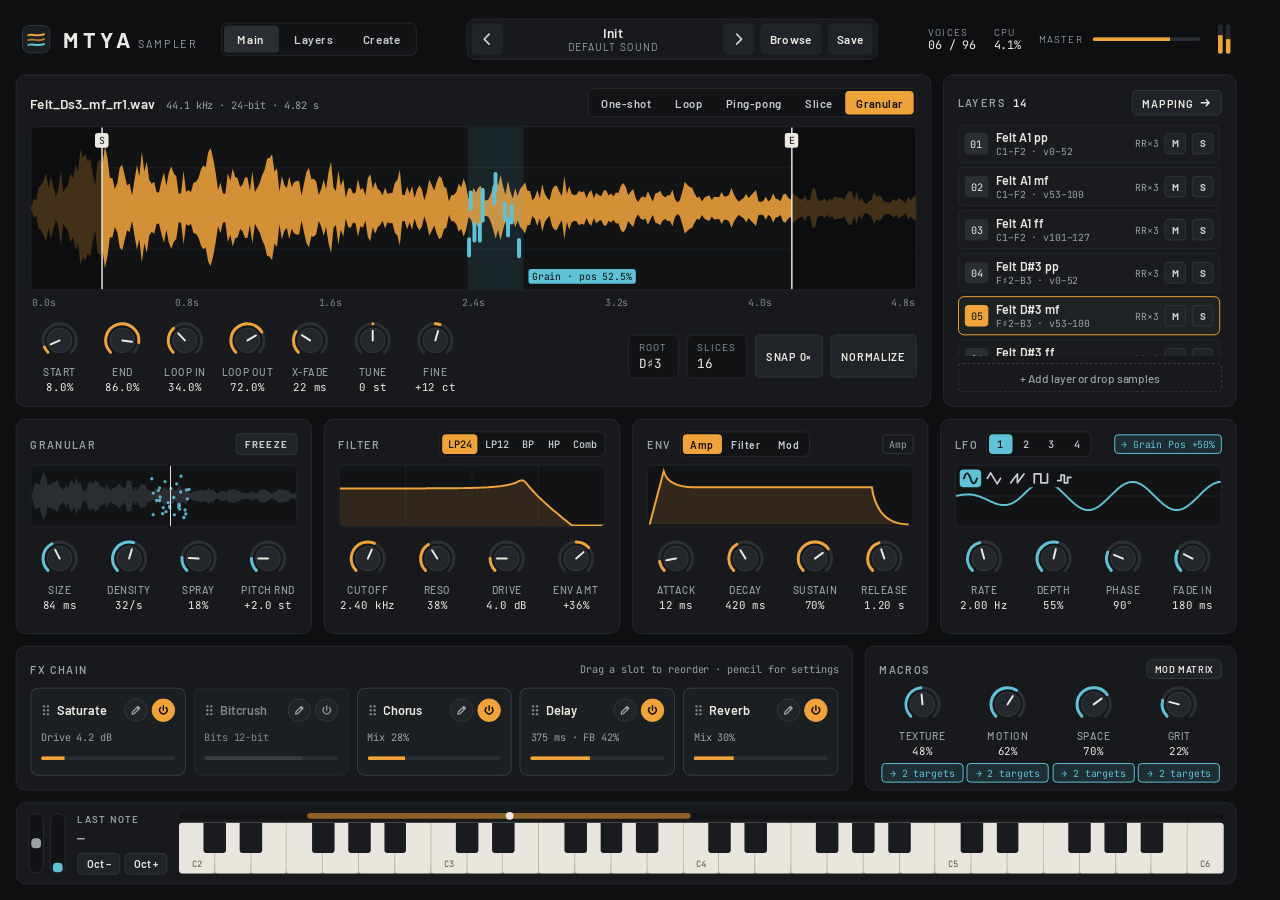
==== ui/index.html @ 055061b1 "UI: mod matrix, reorderable FX with settings, presets browser, sample tools - Mod matrix: the Env 2/" ====
<!doctype html>
<html lang="en">
<head>
<meta charset="utf-8">
<meta name="viewport" content="width=device-width, initial-scale=1">
<title>mtyaSampler</title>
<link rel="stylesheet" href="styles.css">
</head>
<body>
<div id="stage">
<div id="app" class="app">

<!-- ===== HEADER (shared by both pages) ===== -->
<header class="top">
  <div class="brand">
    <svg width="30" height="30" viewBox="0 0 30 30" aria-hidden="true"><rect x="1" y="1" width="28" height="28" rx="7" fill="#1C1F22" stroke="#33373C"/><path d="M7 11 C11 9 15 13 23 10" fill="none" stroke="var(--acc)" stroke-width="2" stroke-linecap="round"/><path d="M7 16 C12 14 17 18 23 15" fill="none" stroke="var(--acc)" stroke-opacity=".7" stroke-width="2" stroke-linecap="round"/><path d="M7 21 C11 19 16 23 23 20" fill="none" stroke="var(--mod)" stroke-width="2" stroke-linecap="round"/></svg>
    <div><span class="word">MTYA</span> <span class="sub">Sampler</span></div>
    <nav class="seg neutral nav" aria-label="Pages" id="nav">
      <button data-page="main" aria-pressed="true">Main</button>
      <button data-page="layers" aria-pressed="false">Layers</button>
      <button data-page="create" aria-pressed="false">Create</button>
    </nav>
  </div>
  <div class="preset">
    <button class="icon-btn" aria-label="Previous preset" data-action="presetPrev"><svg width="14" height="14" viewBox="0 0 14 14" aria-hidden="true"><path d="M9 2 L4 7 L9 12" fill="none" stroke="currentColor" stroke-width="1.8" stroke-linecap="round" stroke-linejoin="round"/></svg></button>
    <div class="name"><b id="preset-name">Amber Dust</b><span id="preset-sub">Pads · Textures</span></div>
    <button class="icon-btn" aria-label="Next preset" data-action="presetNext"><svg width="14" height="14" viewBox="0 0 14 14" aria-hidden="true"><path d="M5 2 L10 7 L5 12" fill="none" stroke="currentColor" stroke-width="1.8" stroke-linecap="round" stroke-linejoin="round"/></svg></button>
    <button class="btn" data-action="presetBrowse">Browse</button>
    <button class="btn" data-action="presetSave">Save</button>
  </div>
  <div class="stats">
    <div class="stat"><span>Voices</span><span id="stat-voices">00 / 96</span></div>
    <div class="stat"><span>CPU</span><span id="stat-cpu">0.0%</span></div>
    <div class="master"><span>Master</span><div class="hslider" data-hslider="master_vol"></div></div>
    <div class="meter" aria-hidden="true"><div><i id="meter-l" style="height:0%"></i></div><div><i id="meter-r" style="height:0%"></i></div></div>
  </div>
</header>

<!-- ===== MAIN PAGE ===== -->
<main class="page" id="page-main">
  <div class="row1">
    <section class="panel editor" aria-label="Sample editor">
      <div class="ph" style="height:28px">
        <div class="ph-left" style="align-items:baseline;gap:12px">
          <h2 class="file" id="sel-file">—</h2>
          <span class="meta" id="sel-file-meta">44.1 kHz · 24-bit · 4.82 s</span>
        </div>
        <div class="seg lg" role="group" aria-label="Playback mode" data-choice="play_mode"></div>
      </div>
      <div class="well wave" id="wave">
        <svg viewBox="0 0 1000 200" preserveAspectRatio="none" role="img" aria-label="Waveform with start, end and loop markers">
          <path d="M0 50 H1000 M0 150 H1000" stroke="#1C1F23" vector-effect="non-scaling-stroke"/>
          <line x1="0" y1="100" x2="1000" y2="100" stroke="#262A2E" vector-effect="non-scaling-stroke"/>
          <rect id="w-loop" y="0" height="200" fill="var(--acc)" opacity=".1"/>
          <path id="w-path" fill="var(--acc)" fill-opacity=".88"/>
          <rect id="w-pre" x="0" y="0" height="200" fill="#0B0C0D" fill-opacity=".72"/>
          <rect id="w-post" y="0" height="200" fill="#0B0C0D" fill-opacity=".72"/>
          <path id="w-slices" stroke="#ECE9E2" stroke-opacity=".55" stroke-dasharray="3 3" vector-effect="non-scaling-stroke"/>
          <g id="w-grain"><rect id="w-grain-win" y="0" height="200" fill="var(--mod)" fill-opacity=".10"/><path id="w-grains" stroke="var(--mod)" stroke-width="4" stroke-linecap="round" vector-effect="non-scaling-stroke"/></g>
          <path id="w-looplines" stroke="var(--acc)" stroke-width="1.5" vector-effect="non-scaling-stroke"/>
          <path id="w-se" stroke="#ECE9E2" stroke-width="1.5" vector-effect="non-scaling-stroke"/>
          <line id="w-play" y1="0" y2="200" stroke="#fff" vector-effect="non-scaling-stroke" opacity="0"/>
        </svg>
        <span class="marker se" id="m-s">S</span><span class="marker se" id="m-e">E</span>
        <span class="marker lp" id="m-l1">L</span><span class="marker lp" id="m-l2">L</span>
        <span class="marker gr" id="m-g">Grain</span>
      </div>
      <div class="ruler" aria-hidden="true" id="ruler"></div>
      <div class="editor-foot">
        <div class="knobs tight" data-knobs="smp_start,smp_end,loop_start,loop_end,loop_xfade,tune,fine"></div>
        <div style="display:flex;gap:8px">
          <div class="statbox"><span>Root</span><span id="sel-root">C3</span></div>
          <div class="statbox"><span>Slices</span><span>16</span></div>
          <button class="btn" data-action="snapZero">Snap 0×</button>
          <button class="btn" data-action="normalize">Normalize</button>
        </div>
      </div>
    </section>

    <section class="panel minilayers" aria-label="Layers">
      <div class="ph">
        <h2 class="h">Layers <span class="mono" style="letter-spacing:0;color:var(--text);margin-left:4px" id="layer-count">0</span></h2>
        <button class="btn" data-page-link="layers">Mapping <svg width="12" height="12" viewBox="0 0 12 12" aria-hidden="true"><path d="M2 6 H10 M7 3 L10 6 L7 9" fill="none" stroke="currentColor" stroke-width="1.5" stroke-linecap="round" stroke-linejoin="round"/></svg></button>
      </div>
      <div class="mlist" id="mini-layers"></div>
      <button class="btn ghost" style="height:30px;flex-shrink:0" data-action="addLayer">+ Add layer or drop samples</button>
    </section>
  </div>

  <div class="row2">
    <section class="panel" aria-label="Granular engine">
      <div class="ph"><h2 class="h">Granular</h2><button class="toggle" data-toggle="grn_freeze">Freeze</button></div>
      <div class="well disp"><svg viewBox="0 0 260 64" preserveAspectRatio="none" role="img" aria-label="Grain cloud"><path id="g-wave" fill="#2A2D31"/><path id="g-cloud" stroke="var(--mod)" stroke-linecap="round" vector-effect="non-scaling-stroke"/><line id="g-pos" y1="0" y2="64" stroke="#ECE9E2" vector-effect="non-scaling-stroke"/></svg></div>
      <div class="knobs" data-knobs="grn_size,grn_density,grn_spray,grn_pitchrnd" data-color="mod"></div>
    </section>

    <section class="panel" aria-label="Filter">
      <div class="ph"><h2 class="h">Filter</h2><div class="seg mono" role="group" aria-label="Filter type" data-choice="flt_type"></div></div>
      <div class="well disp"><svg viewBox="0 0 260 64" preserveAspectRatio="none" role="img" aria-label="Filter response"><path d="M65 0 V64 M130 0 V64 M195 0 V64" stroke="#1E2124" vector-effect="non-scaling-stroke"/><path id="f-fill" fill="var(--acc)" fill-opacity=".14"/><path id="f-curve" fill="none" stroke="var(--acc)" stroke-width="2" vector-effect="non-scaling-stroke"/></svg></div>
      <div class="knobs" data-knobs="flt_cutoff,flt_reso,flt_drive,flt_envamt"></div>
    </section>

    <section class="panel" aria-label="Envelopes">
      <div class="ph">
        <div class="ph-left"><h2 class="h">Env</h2>
          <div class="seg" role="tablist" aria-label="Envelope" id="env-tabs">
            <button role="tab" data-tab="1" aria-selected="true">Amp</button>
            <button role="tab" data-tab="2" aria-selected="false">Filter</button>
            <button role="tab" data-tab="3" aria-selected="false" data-color="mod">Mod</button>
          </div>
        </div>
        <button class="modtag acc" id="env-tag" data-keep-pop>Amp</button>
      </div>
      <div class="well disp"><svg viewBox="0 0 260 64" preserveAspectRatio="none" role="img" aria-label="Envelope shape"><path id="e-fill" fill-opacity=".14"/><path id="e-curve" fill="none" stroke-width="2" vector-effect="non-scaling-stroke"/></svg></div>
      <div class="knobs" data-knobs="env1_attack,env1_decay,env1_sustain,env1_release" data-group="env1"></div>
      <div class="knobs" data-knobs="env2_attack,env2_decay,env2_sustain,env2_release" data-group="env2" hidden></div>
      <div class="knobs" data-knobs="env3_attack,env3_decay,env3_sustain,env3_release" data-group="env3" data-color="mod" hidden></div>
    </section>

    <section class="panel" aria-label="LFOs">
      <div class="ph">
        <div class="ph-left"><h2 class="h">LFO</h2>
          <div class="seg mod mono" role="tablist" aria-label="LFO" id="lfo-tabs">
            <button role="tab" data-tab="1" aria-label="LFO 1" aria-selected="true" style="width:24px">1</button>
            <button role="tab" data-tab="2" aria-label="LFO 2" aria-selected="false" style="width:24px">2</button>
            <button role="tab" data-tab="3" aria-label="LFO 3" aria-selected="false" style="width:24px">3</button>
            <button role="tab" data-tab="4" aria-label="LFO 4" aria-selected="false" style="width:24px">4</button>
          </div>
        </div>
        <button class="modtag" id="lfo-dest" data-keep-pop>→ Grain Pos</button>
      </div>
      <div class="well disp">
        <svg viewBox="0 0 260 64" preserveAspectRatio="none" role="img" aria-label="LFO waveform"><line x1="0" y1="32" x2="260" y2="32" stroke="#23262A" vector-effect="non-scaling-stroke"/><path id="l-curve" fill="none" stroke="var(--mod)" stroke-width="2" stroke-linejoin="round" vector-effect="non-scaling-stroke"/></svg>
        <div class="seg mod shape-overlay" role="group" aria-label="LFO 1 shape" data-choice="lfo1_shape" data-icons="lfo" data-group="lfo1"></div>
        <div class="seg mod shape-overlay" role="group" aria-label="LFO 2 shape" data-choice="lfo2_shape" data-icons="lfo" data-group="lfo2" hidden></div>
        <div class="seg mod shape-overlay" role="group" aria-label="LFO 3 shape" data-choice="lfo3_shape" data-icons="lfo" data-group="lfo3" hidden></div>
        <div class="seg mod shape-overlay" role="group" aria-label="LFO 4 shape" data-choice="lfo4_shape" data-icons="lfo" data-group="lfo4" hidden></div>
      </div>
      <div class="knobs" data-knobs="lfo1_rate,lfo1_depth,lfo1_phase,lfo1_fade" data-color="mod" data-group="lfo1"></div>
      <div class="knobs" data-knobs="lfo2_rate,lfo2_depth,lfo2_phase,lfo2_fade" data-color="mod" data-group="lfo2" hidden></div>
      <div class="knobs" data-knobs="lfo3_rate,lfo3_depth,lfo3_phase,lfo3_fade" data-color="mod" data-group="lfo3" hidden></div>
      <div class="knobs" data-knobs="lfo4_rate,lfo4_depth,lfo4_phase,lfo4_fade" data-color="mod" data-group="lfo4" hidden></div>
    </section>
  </div>

  <div class="row3">
    <section class="panel fx" aria-label="Effects chain">
      <div class="ph" style="height:18px"><h2 class="h">FX Chain</h2><span class="meta">Drag a slot to reorder · pencil for settings</span></div>
      <div class="fxgrid" id="fx-grid"></div>
    </section>
    <section class="panel macros" aria-label="Macros">
      <div class="ph" style="height:18px"><h2 class="h">Macros</h2><button class="btn small" id="open-matrix">Mod matrix</button></div>
      <div class="knobs around" data-knobs="macro1,macro2,macro3,macro4" data-color="mod"></div>
      <div class="macro-routes" id="macro-routes">
        <button class="modtag" data-macro="1" data-keep-pop></button><button class="modtag" data-macro="2" data-keep-pop></button>
        <button class="modtag" data-macro="3" data-keep-pop></button><button class="modtag" data-macro="4" data-keep-pop></button>
      </div>
    </section>
  </div>

  <section class="panel kbd-panel" aria-label="Keyboard">
    <div class="wheels">
      <div class="wheel" id="pitch-wheel" role="slider" tabindex="0" aria-label="Pitch wheel" aria-valuemin="-1" aria-valuemax="1" aria-valuenow="0"><i style="top:calc(50% - 5px)"></i></div>
      <div class="wheel modw" id="mod-wheel" role="slider" tabindex="0" aria-label="Mod wheel" aria-valuemin="0" aria-valuemax="127" aria-valuenow="0"><b style="height:0%"></b><i style="bottom:0%"></i></div>
    </div>
    <div class="kbd-info">
      <span class="h" style="font-size:10px">Last note</span>
      <span class="mono" style="font-size:13px" id="last-note">—</span>
      <div style="display:flex;gap:4px"><button class="btn" id="oct-down" aria-label="Octave down">Oct −</button><button class="btn" id="oct-up" aria-label="Octave up">Oct +</button></div>
    </div>
    <div class="kbd-wrap">
      <div class="zonebar" aria-hidden="true"><div class="z" id="zone-z"></div><div class="r" id="zone-r"></div></div>
      <div class="keys" id="keys"></div>
    </div>
  </section>
</main>

<!-- ===== LAYERS PAGE ===== -->
<main class="page" id="page-layers" hidden>
  <div class="lbody">
    <div class="lcol">
      <section class="panel map" aria-label="Key and velocity map">
        <div class="ph" style="height:24px">
          <h2 class="h">Key / Velocity Map</h2>
          <div class="seg neutral" role="group" aria-label="Show group" id="group-filter"></div>
          <div style="display:flex;gap:6px"><button class="btn" style="height:24px" data-action="fillGaps">Fill gaps</button><button class="btn" style="height:24px" data-action="autoMap">Auto-map by name</button></div>
        </div>
        <div class="map-area">
          <div class="vaxis" aria-hidden="true"><span>127</span><span>96</span><span>64</span><span>32</span><span>0</span></div>
          <div class="map-col">
            <div class="grid" id="grid"></div>
            <div class="strip" id="strip" aria-hidden="true"></div>
            <div class="octs" id="octs" aria-hidden="true"></div>
          </div>
        </div>
      </section>

      <section class="panel table-panel" aria-label="Layer list">
        <div class="ph">
          <h2 class="h">All Layers</h2>
          <div style="display:flex;gap:6px">
            <button class="btn" style="height:22px" data-action="importSamples">Import folder…</button>
            <button class="btn" style="height:22px" data-action="addLayer">Add</button>
            <button class="btn" style="height:22px" data-action="duplicateLayer">Duplicate</button>
            <button class="btn" style="height:22px" data-action="deleteLayer">Delete</button>
          </div>
        </div>
        <div class="tbox">
          <table>
            <thead><tr><th style="width:28px">#</th><th>Layer</th><th>Group</th><th>Keys</th><th>Root</th><th>Velocity</th><th>RR</th><th>Vol</th><th>Pan</th><th>Out</th><th style="width:56px"><span class="sr">Mute and solo</span></th></tr></thead>
            <tbody id="layer-rows"></tbody>
          </table>
        </div>
      </section>

      <div class="row-bottom">
        <section class="panel rr" aria-label="Round robin variations">
          <div class="ph">
            <div class="ph-left" style="align-items:baseline;gap:10px"><h2 class="h">Round Robin</h2><span class="meta" id="rr-summary"></span></div>
            <button class="btn" style="height:24px" id="rr-audition"><svg width="10" height="10" viewBox="0 0 10 10" aria-hidden="true"><path d="M2 1 L9 5 L2 9 Z" fill="currentColor"/></svg>Audition next</button>
          </div>
          <div class="rrgrid" id="rr-grid"></div>
        </section>
        <section class="panel velc" aria-label="Velocity curve">
          <div class="ph"><h2 class="h">Velocity Curve</h2><div class="seg" role="group" aria-label="Curve preset" id="curve-seg"></div></div>
          <div class="body">
            <div class="well" style="flex:1"><svg viewBox="0 0 100 100" preserveAspectRatio="none" role="img" aria-label="Velocity response curve"><path d="M25 0 V100 M50 0 V100 M75 0 V100 M0 25 H100 M0 50 H100 M0 75 H100" stroke="#1E2124" vector-effect="non-scaling-stroke"/><path d="M0 100 L100 0" stroke="#2C3035" stroke-dasharray="3 3" vector-effect="non-scaling-stroke"/><path id="vc-path" fill="none" stroke="var(--acc)" stroke-width="2" vector-effect="non-scaling-stroke"/></svg></div>
            <div class="side"><div class="stat"><span>In</span><span id="vc-in">96</span></div><div class="stat"><span>Out</span><span id="vc-out">—</span></div></div>
          </div>
        </section>
      </div>
    </div>

    <aside class="panel inspector" aria-label="Layer inspector" id="inspector"></aside>
  </div>
</main>

<!-- ===== CREATE PAGE: sample-recording assistant ===== -->
<main class="page" id="page-create" hidden>
  <div class="cbody">
    <section class="panel setup" aria-label="Recording session setup">
      <div class="ph"><h2 class="h">New Recording Session</h2><span class="meta" id="setup-lock" hidden>Locked while recording</span></div>
      <fieldset class="setup-form" id="setup-form">
        <div class="sec">
          <h3 class="h">Instrument</h3>
          <div class="inst-grid" id="inst-grid" role="group" aria-label="Instrument preset"></div>
        </div>
        <div class="sep"></div>
        <div class="sec">
          <h3 class="h">Notes</h3>
          <div class="fields c3">
            <div class="field"><label for="c-low">Lowest note</label><input id="c-low" data-key="low" data-kind="note" spellcheck="false"></div>
            <div class="field"><label for="c-high">Highest note</label><input id="c-high" data-key="high" data-kind="note" spellcheck="false"></div>
            <div class="field"><label for="c-name">Session name</label><input id="c-name" data-key="name" data-kind="text" spellcheck="false"></div>
          </div>
          <div class="field"><label id="c-step-l">Sample every…</label><div class="seg fill" role="group" aria-labelledby="c-step-l" data-seg="step"></div></div>
          <div class="range-kbd" id="range-kbd" aria-hidden="true"></div>
          <span class="meta" id="range-info"></span>
        </div>
        <div class="sep"></div>
        <div class="sec">
          <h3 class="h">Takes</h3>
          <div class="fields c3">
            <div class="field"><label for="c-rr">Round robins</label><div class="stepper"><button type="button" data-step="rr:-1" aria-label="Fewer round robins">−</button><input id="c-rr" data-key="rr" data-kind="int" data-min="1" data-max="8"><button type="button" data-step="rr:1" aria-label="More round robins">+</button></div></div>
            <div class="field"><label for="c-vel">Velocity layers</label><div class="stepper"><button type="button" data-step="vel:-1" aria-label="Fewer velocity layers">−</button><input id="c-vel" data-key="vel" data-kind="int" data-min="1" data-max="4"><button type="button" data-step="vel:1" aria-label="More velocity layers">+</button></div></div>
            <div class="field"><label for="c-max">Max length (s)</label><div class="stepper"><button type="button" data-step="maxSec:-1" aria-label="Shorter">−</button><input id="c-max" data-key="maxSec" data-kind="num" data-min="1" data-max="30"><button type="button" data-step="maxSec:1" aria-label="Longer">+</button></div></div>
          </div>
          <div class="fields c2">
            <div class="field"><label id="c-order-l">Order</label><div class="seg fill" role="group" aria-labelledby="c-order-l" data-seg="order"></div></div>
            <div class="field"><label id="c-dir-l">Direction</label><div class="seg fill" role="group" aria-labelledby="c-dir-l" data-seg="direction"></div></div>
          </div>
        </div>
        <div class="sep"></div>
        <div class="sec">
          <h3 class="h">Assistant</h3>
          <div class="fields c3">
            <div class="field"><label for="c-beats">Count-in beats</label><input id="c-beats" data-key="countBeats" data-kind="int" data-min="1" data-max="8"></div>
            <div class="field"><label for="c-bpm">Count-in BPM</label><input id="c-bpm" data-key="bpm" data-kind="int" data-min="40" data-max="200"></div>
            <div class="field"><label for="c-tone">Tone length (s)</label><input id="c-tone" data-key="toneSec" data-kind="num" data-min="0" data-max="5"></div>
          </div>
          <div class="checks">
            <label class="check"><input type="checkbox" data-key="voice"> Spoken prompts</label>
            <label class="check"><input type="checkbox" data-key="tone"> Reference tone</label>
            <label class="check"><input type="checkbox" data-key="autoAdvance"> Go on automatically</label>
          </div>
        </div>
        <div class="sep"></div>
        <div class="sec">
          <h3 class="h">Recording</h3>
          <div class="fields c3">
            <div class="field"><label id="c-in-l">Input</label><select data-key="input" aria-labelledby="c-in-l"><option value="stereo">Stereo</option><option value="left">Left (mono)</option><option value="right">Right (mono)</option></select></div>
            <div class="field"><label for="c-thr">Start level (dB)</label><input id="c-thr" data-key="thresholdDb" data-kind="num" data-min="-80" data-max="-6"></div>
            <div class="field"><label for="c-sil">Stop after silence (ms)</label><input id="c-sil" data-key="silenceMs" data-kind="int" data-min="0" data-max="5000"></div>
            <div class="field"><label for="c-pre">Keep before start (ms)</label><input id="c-pre" data-key="prerollMs" data-kind="int" data-min="0" data-max="500"></div>
            <div class="field"><label for="c-fade">Fade-out (ms)</label><input id="c-fade" data-key="fadeMs" data-kind="int" data-min="0" data-max="2000"></div>
            <div class="field"><label id="c-norm-l">Normalize</label><select data-key="normalize" aria-labelledby="c-norm-l"><option value="off">Off</option><option value="session">Whole session</option><option value="take">Each take</option></select></div>
          </div>
          <div class="checks">
            <label class="check"><input type="checkbox" data-key="monitor"> Hear the input</label>
            <label class="check"><input type="checkbox" data-key="replace"> Replace current instrument</label>
          </div>
          <div class="field"><label for="c-folder">Save samples to</label><div class="folder"><input id="c-folder" data-key="folder" data-kind="text" spellcheck="false"><button type="button" class="btn" id="choose-folder">Choose…</button></div></div>
        </div>
      </fieldset>
      <div class="setup-foot">
        <div><b id="plan-takes">0 takes</b><span class="meta" id="plan-detail"></span></div>
        <button class="btn primary big" id="rec-start"><svg width="12" height="12" viewBox="0 0 12 12" aria-hidden="true"><circle cx="6" cy="6" r="5" fill="currentColor"/></svg>Start session</button>
      </div>
    </section>

    <div class="ccol">
      <section class="panel session" aria-label="Recording session">
        <div class="ph">
          <h2 class="h">Session</h2>
          <ol class="phases" id="phases" aria-label="Steps for each take">
            <li data-phase="announce">Announce</li><li data-phase="tone">Tone</li><li data-phase="countin">Count-in</li><li data-phase="record">Record</li><li data-phase="save">Save</li>
          </ol>
        </div>
        <div class="stage-row">
          <div class="prompt" aria-live="polite">
            <span class="prompt-label" id="p-label">Ready when you are</span>
            <span class="prompt-note" id="p-note">—</span>
            <span class="prompt-sub" id="p-sub">Choose your settings, then press Start session.</span>
          </div>
          <div class="count" id="p-count" aria-hidden="true"></div>
        </div>
        <div class="well take-wave">
          <svg viewBox="0 0 400 100" preserveAspectRatio="none" role="img" aria-label="Current take waveform"><line x1="0" y1="50" x2="400" y2="50" stroke="#262A2E" vector-effect="non-scaling-stroke"/><path id="t-wave" fill="var(--rec)"/><line id="t-max" y1="0" y2="100" stroke="#3A3E44" stroke-dasharray="3 3" vector-effect="non-scaling-stroke"/></svg>
          <span class="rec-badge" id="rec-badge" hidden><i></i>REC <span id="rec-time">0.0 s</span></span>
        </div>
        <div class="meter-row">
          <span class="h" style="font-size:10px">Input</span>
          <div class="hmeter" aria-hidden="true"><div class="hm-fill" id="in-fill"></div><div class="hm-thr" id="in-thr"></div></div>
          <span class="mono" id="in-db" style="width:64px;text-align:right;font-size:12px">−∞ dB</span>
          <span class="clip" id="in-clip">CLIP</span>
        </div>
        <div class="transport">
          <button class="btn" id="rec-pause" disabled>Pause</button>
          <button class="btn" id="rec-retake" disabled>Retake</button>
          <button class="btn" id="rec-skip" disabled>Skip</button>
          <button class="btn" id="rec-next" disabled hidden>Keep &amp; next</button>
          <span style="flex:1"></span>
          <span class="meta" id="rec-progress-txt">0 / 0 takes</span>
          <button class="btn" id="rec-stop" disabled>Stop</button>
        </div>
        <div class="progress" aria-hidden="true"><div id="rec-progress"></div></div>
      </section>

      <div class="crow">
        <section class="panel takemap" aria-label="Take map">
          <div class="ph"><h2 class="h">Take Map</h2><span class="meta">Click a cell to record or redo it</span></div>
          <div class="tm-legend meta"><span><i class="lg pend"></i>To do</span><span><i class="lg cur"></i>Now</span><span><i class="lg done"></i>Saved</span><span><i class="lg bad"></i>Check</span><span><i class="lg skip"></i>Skipped</span></div>
          <div class="tm-scroll"><div class="tm-grid" id="tm-grid"></div></div>
        </section>
        <section class="panel recent" aria-label="Recent takes">
          <div class="ph"><h2 class="h">Recent Takes</h2><button class="btn" style="height:22px" data-page-link="layers">Open in Layers</button></div>
          <div class="recent-list" id="recent-list"><p class="meta empty">Saved takes show up here and go straight into the layer map.</p></div>
        </section>
      </div>
    </div>
  </div>
</main>

<div class="toast" id="toast" role="status" aria-live="polite"></div>
<div class="drop-zone" id="drop-zone" hidden><div><b>Drop samples to import</b><span class="meta">They're copied to Documents/mtyaSampler/Samples/Dropped and mapped by name</span></div></div>
</div>
</div>
<script type="module" src="js/main.js"></script>
</body>
</html>
---- ui/styles.css ----
/* mtyaSampler UI — "graphite hardware" look.
   The editor is a fixed 1280×920 canvas that js/main.js scales to the plugin window. */
@import url("https://fonts.googleapis.com/css2?family=Barlow:wght@400;500;600;700&family=JetBrains+Mono:wght@400;500&display=swap");
/* NOTE: inside the plugin there may be no internet. Bundle the two fonts into ui/fonts/ and swap the @import
   for local @font-face rules before release (see CLAUDE.md, "Fonts"). The fallbacks below keep it usable meanwhile. */

:root {
  --acc: #F0A23B;          /* sample / filter / amp accent */
  --mod: #5FC2D6;          /* modulation accent */
  --bg: #0E0F11;
  --panel: #17191C;
  --panel-2: #1C1F22;
  --well: #111315;
  --line: #26292D;
  --line-2: #33373C;
  --btn: #202327;
  --text: #ECE9E2;
  --text-2: #C9CCD0;
  --muted: #9AA0A6;
  --dim: #80868C;
  --ink: #111315;          /* text on accent fills */
  --rec: #E8664A;          /* recording / problems */
  --font: "Barlow", "Segoe UI", system-ui, sans-serif;
  --mono: "JetBrains Mono", "Cascadia Mono", Consolas, monospace;
}

* { box-sizing: border-box; }
html, body { margin: 0; height: 100%; background: var(--bg); overflow: hidden; }
body { font-family: var(--font); color: var(--text); -webkit-user-select: none; user-select: none; }
button, input, select { font-family: inherit; color: inherit; }
button { cursor: pointer; }
:focus-visible { outline: 2px solid var(--acc); outline-offset: 2px; }
[hidden] { display: none !important; }

#stage { position: fixed; inset: 0; display: flex; align-items: flex-start; justify-content: flex-start; }
.app {
  width: 1280px; height: 920px; padding: 16px; display: flex; flex-direction: column; gap: 12px;
  transform-origin: 0 0; background: var(--bg);
}
.page { flex: 1; min-height: 0; display: flex; flex-direction: column; gap: 12px; }

/* ---------- shared bits ---------- */
.panel { background: var(--panel); border: 1px solid var(--line); border-radius: 10px; padding: 14px; display: flex; flex-direction: column; gap: 10px; min-width: 0; }
.ph { height: 22px; display: flex; align-items: center; justify-content: space-between; gap: 8px; flex-shrink: 0; }
.ph-left { display: flex; align-items: center; gap: 8px; min-width: 0; }
.h { margin: 0; font-size: 11px; letter-spacing: .14em; text-transform: uppercase; font-weight: 600; color: var(--muted); white-space: nowrap; }
.mono { font-family: var(--mono); }
.meta { font-family: var(--mono); font-size: 10.5px; color: var(--muted); white-space: nowrap; }
.tag { font-family: var(--mono); font-size: 10px; color: var(--ink); background: var(--mod); border-radius: 3px; padding: 1px 5px; white-space: nowrap; }
.well { background: var(--well); border: 1px solid #23262A; border-radius: 6px; overflow: hidden; position: relative; }
.well svg { display: block; width: 100%; height: 100%; }

.btn { height: 26px; border: 1px solid var(--line-2); border-radius: 5px; background: var(--btn); color: var(--text); padding: 0 10px; font-size: 11px; font-weight: 600; letter-spacing: .08em; text-transform: uppercase; display: inline-flex; align-items: center; justify-content: center; gap: 6px; white-space: nowrap; }
.btn:hover { background: #272A2F; }
.btn.primary { background: var(--acc); border-color: var(--acc); color: var(--ink); }
.btn.ghost { border-style: dashed; border-color: #3A3E44; background: transparent; color: var(--muted); text-transform: none; letter-spacing: 0; font-size: 12px; font-weight: 500; }
.icon-btn { width: 28px; height: 28px; border: 1px solid var(--line-2); border-radius: 5px; background: var(--btn); color: var(--text-2); display: inline-flex; align-items: center; justify-content: center; padding: 0; }

/* segmented control (choice params, tabs) */
.seg { display: flex; gap: 2px; background: var(--well); border: 1px solid var(--line); border-radius: 6px; padding: 2px; }
.seg button { height: 20px; padding: 0 8px; border: 0; border-radius: 4px; background: transparent; color: var(--text-2); font-size: 10.5px; font-weight: 600; letter-spacing: .06em; white-space: nowrap; display: inline-flex; align-items: center; justify-content: center; gap: 5px; }
.seg button:hover { color: var(--text); }
.seg button[aria-pressed="true"], .seg button[aria-selected="true"] { background: var(--seg-on, var(--acc)); color: var(--ink); }
.seg.mod { --seg-on: var(--mod); }
.seg button[data-color="mod"] { --seg-on: var(--mod); }
.seg.neutral { --seg-on: #2A2D31; }
.seg.neutral button[aria-pressed="true"] { color: var(--text); }
.seg.lg button { height: 24px; padding: 0 11px; font-size: 11.5px; }
.seg.mono button { font-family: var(--mono); font-weight: 500; letter-spacing: 0; padding: 0 6px; }
.seg.fill { display: grid; grid-auto-flow: column; grid-auto-columns: minmax(0, 1fr); }
.seg.fill button { height: 24px; font-size: 11px; }

/* toggle (bool params) */
.toggle { height: 22px; padding: 0 9px; border-radius: 4px; border: 1px solid var(--line-2); background: var(--btn); color: var(--text-2); font-size: 10px; font-weight: 700; letter-spacing: .12em; text-transform: uppercase; }
.toggle[aria-pressed="true"] { background: var(--mod); border-color: var(--mod); color: var(--ink); }
.power { width: 24px; height: 24px; border-radius: 12px; border: 1px solid var(--line-2); background: var(--btn); color: var(--dim); display: inline-flex; align-items: center; justify-content: center; padding: 0; }
.power[aria-pressed="true"] { background: var(--acc); border-color: var(--acc); color: var(--ink); }

/* knob */
.knobs { display: flex; justify-content: space-between; }
.knobs.tight { justify-content: flex-start; gap: 4px; }
.knobs.around { justify-content: space-around; }
.knob { width: 60px; display: flex; flex-direction: column; align-items: center; gap: 3px; --kc: var(--acc); }
.knob.mod { --kc: var(--mod); }
.knob-dial { width: 44px; height: 44px; border-radius: 50%; cursor: ns-resize; touch-action: none; }
.knob-dial svg { display: block; }
.k-track { fill: none; stroke: #2C3035; stroke-width: 3; stroke-linecap: round; }
.k-arc { fill: none; stroke: var(--kc); stroke-width: 3; stroke-linecap: round; }
.k-cap { fill: #24272B; stroke: #363A40; stroke-width: 1; }
.knob-dial:hover .k-cap { fill: #2A2D31; }
.k-ptr { stroke: var(--text); stroke-width: 2; stroke-linecap: round; }
.k-label { font-size: 10.5px; letter-spacing: .06em; text-transform: uppercase; color: var(--muted); font-weight: 500; white-space: nowrap; }
.k-value { font-family: var(--mono); font-size: 11px; color: var(--text); white-space: nowrap; }

/* horizontal mini slider (FX amounts) */
.hslider { height: 14px; display: flex; align-items: center; cursor: ew-resize; touch-action: none; border-radius: 3px; }
.hslider .rail { flex: 1; height: 4px; background: #2A2D31; border-radius: 2px; position: relative; overflow: hidden; }
.hslider .fill { position: absolute; left: 0; top: 0; bottom: 0; background: var(--acc); }
.off .hslider .fill { background: #3A3E44; }

/* ---------- header ---------- */
.top { height: 48px; flex-shrink: 0; display: flex; align-items: center; justify-content: space-between; gap: 16px; padding: 0 6px; }
.brand { display: flex; align-items: center; gap: 12px; }
.brand .word { font-size: 22px; font-weight: 700; letter-spacing: .22em; }
.brand .sub { font-size: 11px; letter-spacing: .16em; text-transform: uppercase; color: var(--muted); }
.nav { margin-left: 12px; }
.nav button { height: 28px; padding: 0 14px; font-size: 12px; }
.preset { display: flex; align-items: center; gap: 6px; background: var(--panel); border: 1px solid var(--line); border-radius: 8px; padding: 4px; width: 420px; }
.preset .icon-btn { width: 32px; height: 32px; border: 0; }
.preset .name { flex: 1; display: flex; flex-direction: column; align-items: center; line-height: 1.15; }
.preset .name b { font-size: 14px; font-weight: 600; }
.preset .name span { font-size: 10.5px; letter-spacing: .12em; text-transform: uppercase; color: var(--muted); }
.preset .btn { height: 32px; border: 0; text-transform: none; letter-spacing: .04em; font-size: 12px; }
.stats { display: flex; align-items: center; gap: 18px; }
.stat { display: flex; flex-direction: column; line-height: 1.2; }
.stat span:first-child { font-size: 10px; letter-spacing: .14em; text-transform: uppercase; color: var(--muted); }
.stat span:last-child { font-family: var(--mono); font-size: 12px; }
.master { display: flex; align-items: center; gap: 10px; font-size: 10px; letter-spacing: .14em; text-transform: uppercase; color: var(--muted); }
.master .hslider { width: 110px; }
.meter { display: flex; gap: 3px; height: 30px; align-items: flex-end; }
.meter div { width: 5px; height: 30px; background: #24272B; border-radius: 2px; position: relative; overflow: hidden; }
.meter i { position: absolute; bottom: 0; left: 0; right: 0; background: var(--acc); transition: height 60ms linear; }

/* ---------- main page ---------- */
.row1 { height: 340px; flex-shrink: 0; display: flex; gap: 12px; }
.editor { flex: 1; }
.editor .file { margin: 0; font-size: 14px; font-weight: 600; white-space: nowrap; }
.wave { height: 168px; flex-shrink: 0; }
.marker { position: absolute; transform: translateX(-50%); font-family: var(--mono); font-size: 10px; border-radius: 3px; padding: 1px 4px; pointer-events: none; }
.marker.se { top: 6px; background: var(--text); color: var(--ink); }
.marker.lp { bottom: 6px; background: var(--acc); color: var(--ink); }
.marker.gr { bottom: 6px; background: var(--mod); color: var(--ink); transform: none; }
.ruler { display: flex; justify-content: space-between; font-family: var(--mono); font-size: 10px; color: var(--dim); margin-top: -4px; padding: 0 2px; }
.editor-foot { display: flex; align-items: center; justify-content: space-between; gap: 16px; }
.statbox { background: var(--well); border: 1px solid var(--line); border-radius: 6px; padding: 6px 10px; display: flex; flex-direction: column; gap: 2px; min-width: 52px; }
.statbox span:first-child { font-size: 10px; letter-spacing: .12em; text-transform: uppercase; color: var(--muted); }
.statbox span:last-child { font-family: var(--mono); font-size: 13px; }
.editor-foot .btn { height: 44px; }

.minilayers { width: 300px; flex-shrink: 0; gap: 8px; }
.minilayers .ph { height: 28px; }
.mlist { flex: 1; min-height: 0; overflow-y: auto; display: flex; flex-direction: column; gap: 4px; padding-right: 2px; }
.mrow { flex-shrink: 0; height: 40px; border-radius: 6px; border: 1px solid var(--line); background: #191B1E; display: flex; align-items: center; gap: 6px; padding: 0 6px; }
.mrow.on { border-color: var(--acc); background: #1F2225; }
.mrow .pick { flex: 1; min-width: 0; border: 0; background: transparent; display: flex; align-items: center; gap: 8px; padding: 0; text-align: left; }
.badge { width: 24px; height: 22px; flex-shrink: 0; border-radius: 4px; display: flex; align-items: center; justify-content: center; font-family: var(--mono); font-size: 10.5px; background: #2A2D31; color: var(--text); }
.on .badge { background: var(--acc); color: var(--ink); }
.mrow .txt { display: flex; flex-direction: column; gap: 1px; min-width: 0; }
.mrow .txt b { font-size: 12.5px; font-weight: 600; white-space: nowrap; overflow: hidden; text-overflow: ellipsis; }
.ms { width: 22px; height: 22px; border: 1px solid var(--line-2); border-radius: 4px; background: var(--btn); color: var(--text-2); font-size: 10px; font-weight: 700; padding: 0; }
.ms[aria-pressed="true"] { background: var(--text); color: var(--ink); }
.ms.solo[aria-pressed="true"] { background: var(--acc); }

.row2 { height: 220px; flex-shrink: 0; display: grid; grid-template-columns: repeat(4, minmax(0, 1fr)); gap: 12px; }
.disp { height: 64px; flex-shrink: 0; }
.shape-overlay { position: absolute; left: 4px; top: 4px; border: 0; padding: 0; gap: 2px; background: var(--well); }
.shape-overlay button { width: 22px; height: 18px; padding: 0; }

.row3 { height: 148px; flex-shrink: 0; display: flex; gap: 12px; }
.fx { flex: 1; }
.fxgrid { flex: 1; display: grid; grid-template-columns: repeat(5, minmax(0, 1fr)); gap: 8px; }
.fxslot { border-radius: 8px; border: 1px solid #3A3E44; background: var(--panel-2); padding: 10px; display: flex; flex-direction: column; justify-content: space-between; gap: 6px; }
.fxslot .top-line { display: flex; align-items: center; justify-content: space-between; }
.fxslot b { font-size: 13px; font-weight: 600; }
.fxslot .meta { color: var(--muted); }
.fxslot.off { border-color: var(--line); }
.fxslot.off b, .fxslot.off .meta { color: var(--dim); }
.macros { width: 380px; flex-shrink: 0; gap: 5px; }
.macros .knob { width: 70px; }

.kbd-panel { flex: 1; min-height: 0; flex-direction: row; gap: 12px; padding: 10px 12px; }
.wheels { display: flex; gap: 6px; }
.wheel { width: 16px; border-radius: 8px; background: var(--well); border: 1px solid #2A2D31; position: relative; overflow: hidden; touch-action: none; cursor: ns-resize; }
.wheel i { position: absolute; left: 2px; right: 2px; height: 10px; border-radius: 4px; background: var(--muted); }
.wheel.modw i { background: var(--mod); }
.wheel.modw b { position: absolute; left: 0; right: 0; bottom: 0; background: var(--mod); opacity: .45; }
.kbd-info { width: 92px; display: flex; flex-direction: column; justify-content: center; gap: 6px; }
.kbd-info .btn { height: 22px; padding: 0 4px; font-size: 11px; text-transform: none; letter-spacing: 0; flex: 1; }
.kbd-wrap { flex: 1; min-width: 0; display: flex; flex-direction: column; gap: 4px; }
.zonebar { height: 6px; position: relative; background: var(--well); border-radius: 3px; flex-shrink: 0; }
.zonebar .z { position: absolute; top: 0; bottom: 0; background: var(--acc); opacity: .55; border-radius: 3px; }
.zonebar .r { position: absolute; top: -1px; width: 8px; height: 8px; border-radius: 4px; background: var(--text); transform: translateX(-50%); }
.keys { flex: 1; position: relative; display: flex; border-radius: 4px; overflow: hidden; background: #B9B5AC; }
.keys .w { flex: 1; min-width: 0; border: 0; border-right: 1px solid #B9B5AC; border-radius: 0 0 4px 4px; background: #E9E6DF; display: flex; align-items: flex-end; justify-content: center; padding: 0 0 4px; font-family: var(--mono); font-size: 9px; color: #55524C; }
.keys .b { position: absolute; top: 0; height: 60%; border: 0; border-radius: 0 0 3px 3px; background: #1A1B1E; padding: 0; z-index: 1; }
.keys .down { background: var(--acc) !important; }

/* ---------- layers page ---------- */
.lbody { flex: 1; min-height: 0; display: flex; gap: 12px; }
.lcol { flex: 1; min-width: 0; display: flex; flex-direction: column; gap: 12px; }
.map { height: 392px; flex-shrink: 0; }
.map-area { flex: 1; min-height: 0; display: flex; gap: 8px; }
.vaxis { width: 26px; display: flex; flex-direction: column; justify-content: space-between; font-family: var(--mono); font-size: 10px; color: var(--dim); text-align: right; padding-bottom: 50px; }
.map-col { flex: 1; min-width: 0; display: flex; flex-direction: column; gap: 4px; }
.grid { flex: 1; position: relative; background: var(--well); border: 1px solid #23262A; border-radius: 6px; overflow: hidden; }
.grid .gl { position: absolute; background: #1E2124; pointer-events: none; }
.zone { position: absolute; margin: 0; padding: 4px 5px; border-radius: 3px; text-align: left; display: flex; flex-direction: column; justify-content: space-between; overflow: hidden; color: var(--text); border: 1px solid; touch-action: none; }
.zone.on { border-width: 2px; color: var(--ink); z-index: 3; }
.zone b { font-size: 11px; font-weight: 600; white-space: nowrap; }
.zone span { font-family: var(--mono); font-size: 9.5px; white-space: nowrap; opacity: .85; }
.strip { height: 34px; flex-shrink: 0; position: relative; display: flex; border-radius: 3px; overflow: hidden; background: #B9B5AC; }
.strip .w { flex: 1; min-width: 0; border-right: 1px solid #B9B5AC; background: #E9E6DF; }
.strip .b { position: absolute; top: 0; height: 58%; border-radius: 0 0 2px 2px; background: #1A1B1E; }
.strip .in { background: var(--acc); }
.strip .b.in { background: color-mix(in srgb, var(--acc) 60%, #000); }
.strip .root { background: var(--mod) !important; }
.octs { height: 12px; position: relative; font-family: var(--mono); font-size: 10px; color: var(--dim); flex-shrink: 0; }
.octs span { position: absolute; top: 0; }

.table-panel { flex: 1; min-height: 0; gap: 8px; }
.tbox { flex: 1; min-height: 0; overflow: auto; border: 1px solid #23262A; border-radius: 6px; background: #141618; }
table { width: 100%; border-collapse: collapse; font-size: 12px; }
th { position: sticky; top: 0; background: #1A1C1F; padding: 7px 8px; font-weight: 600; text-align: left; color: var(--muted); font-size: 10px; letter-spacing: .12em; text-transform: uppercase; z-index: 1; }
td { padding: 0 8px; height: 30px; border-top: 1px solid #202327; font-family: var(--mono); font-size: 11px; color: var(--text-2); white-space: nowrap; }
tr.on td { background: #25282C; }
td .name { border: 0; background: transparent; padding: 0; font-family: var(--font); font-size: 13px; font-weight: 600; color: var(--text); }
tr.on td .name { color: var(--acc); }
td.grp { font-family: var(--font); font-size: 12px; color: var(--muted); }
.sr { position: absolute; width: 1px; height: 1px; overflow: hidden; clip: rect(0 0 0 0); }

.row-bottom { height: 150px; flex-shrink: 0; display: flex; gap: 12px; }
.rr { flex: 1; }
.rrgrid { flex: 1; display: grid; grid-template-columns: repeat(4, minmax(0, 1fr)); gap: 8px; }
.rrslot { border-radius: 6px; background: var(--well); border: 1px solid #2C3035; padding: 6px 8px; display: flex; flex-direction: column; gap: 4px; min-width: 0; }
.rrslot.on { border-color: var(--acc); }
.rrslot .top-line { display: flex; justify-content: space-between; align-items: center; }
.rrslot b { font-size: 11px; font-weight: 700; letter-spacing: .08em; color: var(--text-2); }
.rrslot.on b { color: var(--acc); }
.rrslot svg { width: 100%; height: 34px; display: block; }
.rrslot path { fill: #4A4F55; }
.rrslot.on path { fill: var(--acc); }
.rrslot .last { font-family: var(--mono); font-size: 9.5px; background: var(--acc); color: var(--ink); border-radius: 3px; padding: 0 4px; }
.rrslot .meta { overflow: hidden; text-overflow: ellipsis; font-size: 9.5px; }
.velc { width: 320px; flex-shrink: 0; }
.velc .body { flex: 1; min-height: 0; display: flex; gap: 8px; }
.velc .well svg { position: absolute; inset: 0; }
.rr .rrgrid { min-height: 0; }
.velc .side { width: 64px; display: flex; flex-direction: column; justify-content: space-between; }

.inspector { width: 360px; flex-shrink: 0; overflow-y: auto; gap: 14px; }
.insp-head { display: flex; align-items: center; gap: 10px; }
.insp-head .badge { width: 32px; height: 32px; font-size: 12px; background: var(--acc); color: var(--ink); }
.insp-head .t { flex: 1; min-width: 0; display: flex; flex-direction: column; gap: 1px; }
.insp-head .t input { font-size: 16px; font-weight: 600; background: transparent; border: 1px solid transparent; border-radius: 4px; padding: 1px 3px; margin-left: -4px; width: 100%; }
.insp-head .t input:hover, .insp-head .t input:focus { border-color: var(--line-2); background: var(--well); }
.sec { display: flex; flex-direction: column; gap: 8px; }
.sep { height: 1px; background: #23262A; flex-shrink: 0; }
.fields { display: grid; gap: 8px; }
.fields.c3 { grid-template-columns: repeat(3, minmax(0, 1fr)); }
.fields.c4 { grid-template-columns: repeat(4, minmax(0, 1fr)); }
.field { display: flex; flex-direction: column; gap: 4px; min-width: 0; }
.field label { font-size: 10px; letter-spacing: .06em; text-transform: uppercase; color: var(--muted); white-space: nowrap; overflow: hidden; text-overflow: ellipsis; }
.field input, .field select { height: 26px; width: 100%; border-radius: 4px; background: var(--well); border: 1px solid #2C3035; padding: 0 7px; font-family: var(--mono); font-size: 12px; color: var(--text); }
.field input:hover, .field select:hover { border-color: #3A3E44; }
.field input:focus, .field select:focus { border-color: var(--acc); outline: none; }
.field input.bad { border-color: #E8664A; }
.btnrow { display: flex; gap: 6px; }
.btnrow .btn { flex: 1; text-transform: none; letter-spacing: 0; }

.toast { position: absolute; left: 50%; bottom: 28px; transform: translateX(-50%); background: #2A2D31; border: 1px solid var(--line-2); color: var(--text); padding: 8px 14px; border-radius: 8px; font-size: 13px; opacity: 0; transition: opacity .2s; pointer-events: none; z-index: 50; }
.toast.show { opacity: 1; }

/* ---------- create page (sample-recording assistant) ---------- */
.cbody { flex: 1; min-height: 0; display: flex; gap: 12px; }
.setup { width: 400px; flex-shrink: 0; gap: 10px; padding-bottom: 12px; }
.setup-form { flex: 1; min-height: 0; overflow-y: auto; border: 0; margin: 0; padding: 0 4px 0 0; display: flex; flex-direction: column; gap: 12px; }
.setup-form:disabled { opacity: .55; }
.inst-grid { display: grid; grid-template-columns: repeat(4, minmax(0, 1fr)); gap: 6px; }
.inst { height: 56px; border: 1px solid var(--line-2); border-radius: 6px; background: var(--btn); color: var(--text-2); display: flex; flex-direction: column; align-items: center; justify-content: center; gap: 4px; font-size: 11px; font-weight: 600; padding: 0 4px; text-align: center; line-height: 1.1; }
.inst svg { width: 20px; height: 20px; }
.inst[aria-pressed="true"] { background: color-mix(in srgb, var(--acc) 18%, var(--btn)); border-color: var(--acc); color: var(--text); }
.fields.c2 { grid-template-columns: repeat(2, minmax(0, 1fr)); }
.stepper { display: flex; height: 26px; }
.stepper button { width: 24px; border: 1px solid #2C3035; background: var(--btn); color: var(--text-2); padding: 0; font-size: 14px; }
.stepper button:first-child { border-radius: 4px 0 0 4px; }
.stepper button:last-child { border-radius: 0 4px 4px 0; }
.stepper input { border-radius: 0 !important; border-left: 0 !important; border-right: 0 !important; text-align: center; min-width: 0; }
.checks { display: flex; flex-wrap: wrap; gap: 6px 16px; }
.check { display: flex; align-items: center; gap: 6px; font-size: 12.5px; color: var(--text-2); cursor: pointer; }
.check input { accent-color: var(--acc); width: 14px; height: 14px; margin: 0; }
.folder { display: flex; gap: 6px; }
.folder input { flex: 1; min-width: 0; }
.range-kbd { height: 28px; position: relative; display: flex; border-radius: 3px; overflow: hidden; background: #B9B5AC; }
.range-kbd .w { flex: 1; min-width: 0; border-right: 1px solid #B9B5AC; background: #E9E6DF; position: relative; }
.range-kbd .b { position: absolute; top: 0; height: 58%; background: #1A1B1E; border-radius: 0 0 2px 2px; z-index: 1; }
.range-kbd .in { background: color-mix(in srgb, var(--acc) 45%, #E9E6DF); }
.range-kbd .b.in { background: color-mix(in srgb, var(--acc) 45%, #1A1B1E); }
.range-kbd .root { background: var(--acc) !important; }
.setup-foot { flex-shrink: 0; display: flex; align-items: center; justify-content: space-between; gap: 10px; padding-top: 10px; border-top: 1px solid #23262A; }
.setup-foot b { display: block; font-size: 15px; }
.setup-foot > div { min-width: 0; }
.setup-foot .meta { white-space: normal; display: block; }
.setup-foot .btn { flex-shrink: 0; }
.btn.big { height: 40px; padding: 0 16px; font-size: 12px; }
.btn.primary.rec { background: var(--rec); border-color: var(--rec); }
.btn:disabled { opacity: .45; cursor: default; }

.ccol { flex: 1; min-width: 0; display: flex; flex-direction: column; gap: 12px; }
.session { height: 430px; flex-shrink: 0; }
.phases { list-style: none; margin: 0; padding: 0; display: flex; gap: 4px; }
.phases li { height: 22px; padding: 0 9px; border-radius: 11px; border: 1px solid var(--line-2); font-size: 10.5px; font-weight: 600; letter-spacing: .08em; text-transform: uppercase; color: var(--dim); display: flex; align-items: center; }
.phases li.past { color: var(--text-2); border-color: #3A3E44; }
.phases li.now { background: var(--acc); border-color: var(--acc); color: var(--ink); }
.phases li.now[data-phase="record"] { background: var(--rec); border-color: var(--rec); }
.phases li[hidden] { display: none; }
.stage-row { flex: 1; min-height: 0; display: flex; align-items: center; gap: 16px; padding: 0 8px; }
.prompt { flex: 1; min-width: 0; display: flex; flex-direction: column; gap: 4px; }
.prompt-label { font-size: 12px; letter-spacing: .14em; text-transform: uppercase; color: var(--muted); font-weight: 600; }
.prompt-note { font-family: var(--mono); font-size: 72px; line-height: 1; font-weight: 500; letter-spacing: -.02em; }
.prompt-sub { font-size: 15px; color: var(--text-2); }
.count { width: 150px; height: 150px; border-radius: 50%; border: 2px solid var(--line-2); display: flex; align-items: center; justify-content: center; font-family: var(--mono); font-size: 64px; color: var(--text); flex-shrink: 0; }
.count.go { border-color: var(--rec); color: var(--rec); }
.count.beat { animation: beat .25s ease-out; }
@keyframes beat { from { transform: scale(1.12); border-color: var(--acc); } to { transform: scale(1); } }
.take-wave { height: 96px; flex-shrink: 0; }
.rec-badge { position: absolute; left: 8px; top: 8px; display: flex; align-items: center; gap: 6px; font-family: var(--mono); font-size: 11px; color: var(--rec); }
.rec-badge i { width: 8px; height: 8px; border-radius: 4px; background: var(--rec); animation: blink 1s steps(2, start) infinite; }
@keyframes blink { to { visibility: hidden; } }
.meter-row { display: flex; align-items: center; gap: 10px; flex-shrink: 0; }
.hmeter { flex: 1; height: 8px; border-radius: 4px; background: #24272B; position: relative; overflow: hidden; }
.hm-fill { position: absolute; left: 0; top: 0; bottom: 0; width: 0; background: linear-gradient(90deg, var(--mod) 0 70%, var(--acc) 70% 90%, var(--rec) 90%); transition: width 50ms linear; }
.hm-thr { position: absolute; top: -2px; bottom: -2px; width: 2px; background: var(--text); }
.clip { font-family: var(--mono); font-size: 10px; padding: 1px 5px; border-radius: 3px; border: 1px solid var(--line-2); color: var(--dim); }
.clip.on { background: var(--rec); border-color: var(--rec); color: var(--ink); }
.transport { display: flex; gap: 6px; align-items: center; flex-shrink: 0; }
.transport .btn { height: 32px; }
.progress { height: 4px; border-radius: 2px; background: #24272B; overflow: hidden; flex-shrink: 0; }
.progress div { height: 100%; width: 0; background: var(--acc); transition: width .2s; }

.crow { flex: 1; min-height: 0; display: flex; gap: 12px; }
.takemap { flex: 1; }
.tm-legend { display: flex; gap: 14px; flex-shrink: 0; }
.tm-legend span { display: flex; align-items: center; gap: 5px; }
.tm-legend .lg { width: 10px; height: 10px; border-radius: 2px; display: inline-block; }
.tm-legend .lg.pend { border: 1px solid #3A3E44; }
.tm-legend .lg.cur { background: var(--acc); }
.tm-legend .lg.done { background: var(--mod); }
.tm-legend .lg.bad { background: var(--rec); }
.tm-legend .lg.skip { background: repeating-linear-gradient(45deg, #3A3E44 0 2px, transparent 2px 4px); border: 1px solid #3A3E44; }
.tm-scroll { flex: 1; min-height: 0; overflow: auto; }
.tm-grid { display: grid; gap: 3px; align-items: center; }
.tm-head { font-family: var(--mono); font-size: 10px; color: var(--muted); text-align: center; white-space: nowrap; }
.tm-row { font-size: 10.5px; color: var(--muted); text-transform: uppercase; letter-spacing: .06em; white-space: nowrap; padding-right: 4px; }
.tm-cell { height: 26px; border: 1px solid #2C3035; border-radius: 4px; background: var(--well); display: flex; gap: 2px; padding: 3px; align-items: stretch; }
.tm-cell button { flex: 1; min-width: 0; border: 1px solid #3A3E44; border-radius: 2px; background: transparent; padding: 0; }
.tm-cell button.done { background: var(--mod); border-color: var(--mod); }
.tm-cell button.bad { background: var(--rec); border-color: var(--rec); }
.tm-cell button.skip { background: repeating-linear-gradient(45deg, #3A3E44 0 2px, transparent 2px 4px); }
.tm-cell button.cur { background: var(--acc); border-color: var(--acc); animation: pulse 1s ease-in-out infinite alternate; }
@keyframes pulse { to { opacity: .55; } }
.recent { width: 340px; flex-shrink: 0; }
.recent-list { flex: 1; min-height: 0; overflow-y: auto; display: flex; flex-direction: column; gap: 6px; }
.recent-list .empty { white-space: normal; line-height: 1.5; }
.rt { border: 1px solid var(--line); border-radius: 6px; background: #191B1E; padding: 6px 8px; display: grid; grid-template-columns: 1fr auto; gap: 2px 8px; align-items: center; }
.rt b { font-size: 12.5px; font-weight: 600; white-space: nowrap; overflow: hidden; text-overflow: ellipsis; }
.rt .meta { font-size: 10px; overflow: hidden; text-overflow: ellipsis; }
.rt svg { grid-column: 1 / -1; width: 100%; height: 26px; display: block; }
.rt svg path { fill: var(--mod); }
.rt.bad { border-color: var(--rec); }
.rt.bad svg path { fill: var(--rec); }
.rt .warn { color: var(--rec); }

/* ---------- modulation targets (Env / LFO tags, macro buttons) ---------- */
.modtag { height: 20px; max-width: 190px; border: 1px solid var(--mod); border-radius: 4px; background: rgba(95, 194, 214, .12); color: var(--mod); font-family: var(--mono); font-size: 10px; padding: 0 6px; white-space: nowrap; overflow: hidden; text-overflow: ellipsis; }
.modtag:hover { background: rgba(95, 194, 214, .22); }
.modtag.acc { border-color: #5A4A2E; background: rgba(240, 162, 59, .08); color: var(--acc); }
.modtag.acc:not(:disabled):hover { background: rgba(240, 162, 59, .18); }
.modtag:disabled { cursor: default; border-color: var(--line-2); background: transparent; color: var(--muted); }
.macro-routes { display: flex; justify-content: space-around; }
.macro-routes .modtag { width: 84px; }
.btn.small { height: 20px; padding: 0 7px; font-size: 9.5px; }

/* ---------- popovers and dialogs ---------- */
.pop, .modal { background: #1D2023; border: 1px solid var(--line-2); border-radius: 10px; box-shadow: 0 16px 40px rgba(0, 0, 0, .55); display: flex; flex-direction: column; }
.pop { position: absolute; z-index: 40; padding: 10px 12px 12px; gap: 8px; }
.modal-back { position: absolute; inset: 0; z-index: 45; background: rgba(8, 9, 10, .62); display: flex; align-items: center; justify-content: center; }
.modal { padding: 14px 16px 16px; gap: 12px; max-height: 760px; }
.pop-head { display: flex; align-items: center; justify-content: space-between; gap: 8px; }
.pop-head b { font-size: 12px; letter-spacing: .12em; text-transform: uppercase; color: var(--text-2); font-weight: 600; }
.pop-x { width: 22px; height: 22px; font-size: 15px; line-height: 1; }
.pop-body { display: flex; flex-direction: column; gap: 8px; min-height: 0; }
.pop-foot { display: flex; align-items: center; gap: 8px; margin-top: 2px; }
.pop-foot .meta { flex: 1; white-space: normal; }
.pop-foot .warn { color: var(--acc); }
.pop-empty { margin: 4px 0; white-space: normal; }
.pop select, .modal select { height: 26px; min-width: 0; border-radius: 4px; background: var(--well); border: 1px solid #2C3035; padding: 0 6px; font-size: 12px; color: var(--text); }
.pop select:focus, .modal select:focus { border-color: var(--mod); outline: none; }

.route { display: grid; grid-template-columns: minmax(0, 1fr) 150px 22px; gap: 8px; align-items: center; }
.amt { display: flex; align-items: center; gap: 6px; }
.amt input[type="range"] { flex: 1; min-width: 0; height: 14px; margin: 0; -webkit-appearance: none; appearance: none; background: transparent; cursor: ew-resize; --a: 50%; }
.amt input[type="range"]::-webkit-slider-runnable-track { height: 4px; border-radius: 2px;
  background: linear-gradient(90deg, #2A2D31 0, #2A2D31 min(50%, var(--a)), var(--mod) min(50%, var(--a)), var(--mod) max(50%, var(--a)), #2A2D31 max(50%, var(--a))); }
.amt input[type="range"]::-webkit-slider-thumb { -webkit-appearance: none; width: 10px; height: 10px; margin-top: -3px; border-radius: 5px; background: var(--text); border: 0; }
.amt-num { width: 40px; height: 22px; border-radius: 4px; background: var(--well); border: 1px solid #2C3035; font-family: var(--mono); font-size: 11px; text-align: right; padding: 0 4px; color: var(--text); }
.amt-num:focus { border-color: var(--mod); outline: none; }

.matrix { display: flex; flex-direction: column; gap: 6px; overflow-y: auto; max-height: 560px; padding-right: 4px; }
.matrix-row { display: grid; grid-template-columns: 190px minmax(0, 1fr) 180px 22px; gap: 10px; align-items: center; }
.matrix-row.head span { font-size: 10px; letter-spacing: .1em; text-transform: uppercase; color: var(--muted); }

/* ---------- FX chain ---------- */
.fxslot { cursor: grab; transition: box-shadow .15s; position: relative; }
.fxslot.dragging { cursor: grabbing; z-index: 5; box-shadow: 0 10px 24px rgba(0, 0, 0, .5); border-color: var(--acc); transition: none; }
.fxslot .top-line { gap: 6px; }
.fxslot .top-line b { flex: 1; min-width: 0; overflow: hidden; text-overflow: ellipsis; white-space: nowrap; }
.fxslot .grip { color: var(--dim); display: inline-flex; }
.fx-btns { display: inline-flex; gap: 4px; }
.fx-btns .icon-btn { width: 24px; height: 24px; border-radius: 12px; color: var(--muted); }
.fx-btns .icon-btn:hover { color: var(--text); }
.fx-edit { display: flex; flex-direction: column; gap: 10px; }
.fx-edit .knobs { justify-content: flex-start; gap: 6px; flex-wrap: wrap; }
.fx-edit-row { display: flex; align-items: center; gap: 8px; }
.fx-div { display: flex; align-items: center; gap: 6px; margin-left: auto; }

/* ---------- preset browser ---------- */
.pb { display: grid; grid-template-columns: 180px minmax(0, 1fr); gap: 12px; height: 440px; }
.pb-cats { display: flex; flex-direction: column; gap: 2px; overflow-y: auto; border-right: 1px solid var(--line); padding-right: 10px; }
.pb-cats button, .pb-item { border: 1px solid transparent; background: transparent; border-radius: 5px; text-align: left; padding: 6px 8px; display: flex; align-items: center; justify-content: space-between; gap: 8px; color: var(--text-2); font-size: 13px; }
.pb-cats button:hover, .pb-item:hover { background: #24272B; }
.pb-cats button[aria-selected="true"] { background: #2A2D31; color: var(--text); }
.pb-main { display: flex; flex-direction: column; gap: 8px; min-height: 0; }
.pb-main input[type="search"] { height: 30px; border-radius: 5px; background: var(--well); border: 1px solid #2C3035; padding: 0 10px; font-size: 13px; color: var(--text); }
.pb-main input[type="search"]:focus { border-color: var(--acc); outline: none; }
.pb-list { flex: 1; overflow-y: auto; display: flex; flex-direction: column; gap: 2px; }
.pb-item b { font-weight: 600; }
.pb-item[aria-selected="true"] { border-color: var(--acc); background: rgba(240, 162, 59, .08); color: var(--text); }

/* ---------- drag-and-drop import ---------- */
.drop-zone { position: absolute; inset: 10px; z-index: 60; border: 2px dashed var(--acc); border-radius: 14px; background: rgba(14, 15, 17, .82); display: flex; align-items: center; justify-content: center; pointer-events: none; }
.drop-zone div { display: flex; flex-direction: column; align-items: center; gap: 6px; }
.drop-zone b { font-size: 20px; }

/* ---------- recent takes: play + redo ---------- */
.rt-btns { display: inline-flex; gap: 4px; }
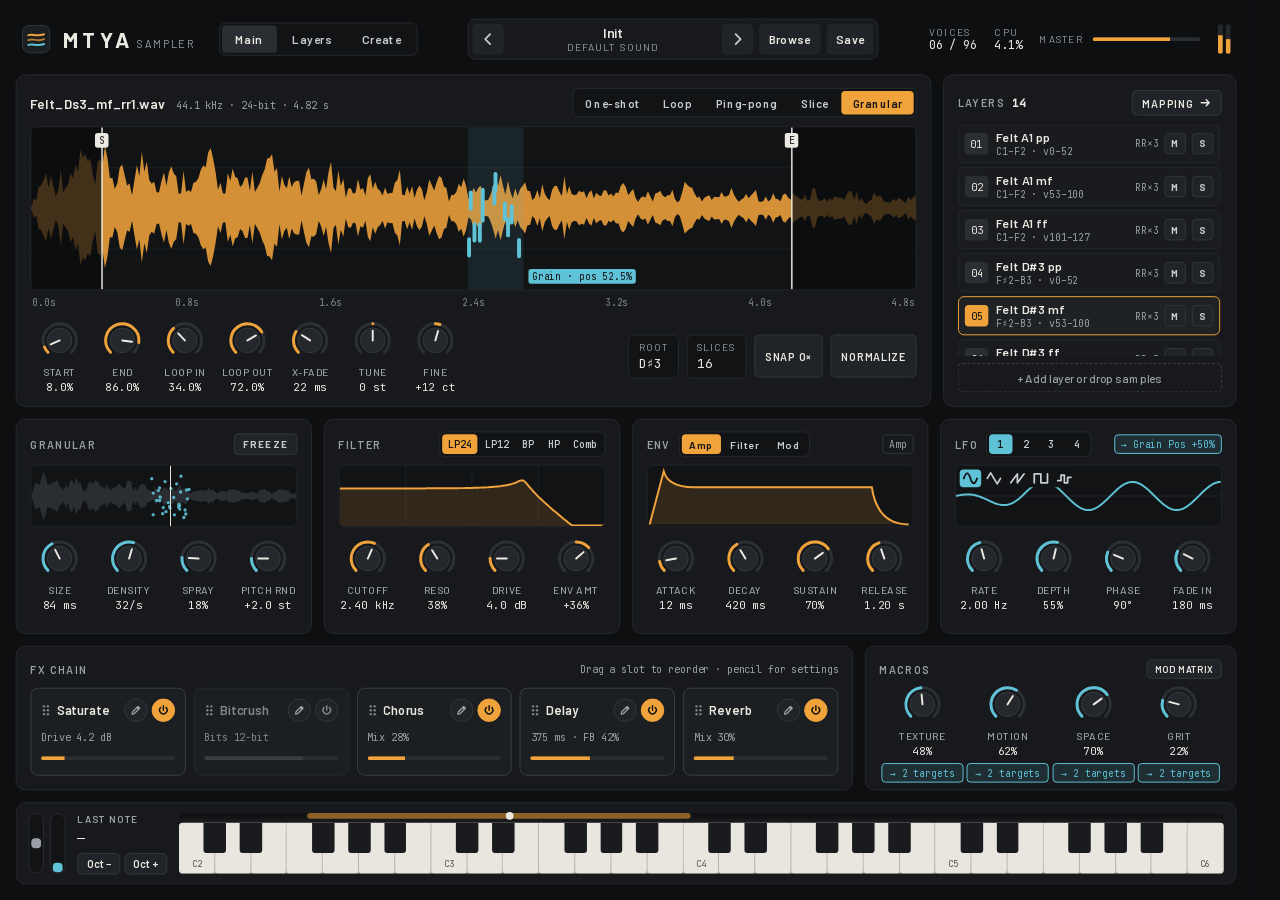
==== commit 61f560b0: "Bundle the fonts; MIDI auto-sampling on the Create page - Barlow (400-700) and JetBrains Mono as loc" ====
--- a/ui/index.html
+++ b/ui/index.html
@@ -285,6 +285,17 @@
           </div>
         </div>
         <div class="sep"></div>
+        <div class="sec" id="midi-sec">
+          <h3 class="h">Auto-sample over MIDI</h3>
+          <label class="check"><input type="checkbox" data-key="midi"> Play each note from the plugin's MIDI out (no prompts or count-in)</label>
+          <div class="fields c3">
+            <div class="field"><label for="c-mch">MIDI channel</label><input id="c-mch" data-key="midiChannel" data-kind="int" data-min="1" data-max="16"></div>
+            <div class="field"><label for="c-hold">Hold note (s)</label><input id="c-hold" data-key="holdSec" data-kind="num" data-min="0.05" data-max="30"></div>
+            <div class="field"><label for="c-gap">Gap between (s)</label><input id="c-gap" data-key="gapSec" data-kind="num" data-min="0" data-max="10"></div>
+          </div>
+          <span class="meta wrap" id="midi-hint">Route mtyaSampler's MIDI output to your synth, and the synth's audio back into mtyaSampler's input. Each take records until the release dies away.</span>
+        </div>
+        <div class="sep"></div>
         <div class="sec">
           <h3 class="h">Recording</h3>
           <div class="fields c3">
--- a/ui/styles.css
+++ b/ui/styles.css
@@ -1,8 +1,18 @@
 /* mtyaSampler UI — "graphite hardware" look.
    The editor is a fixed 1280×920 canvas that js/main.js scales to the plugin window. */
-@import url("https://fonts.googleapis.com/css2?family=Barlow:wght@400;500;600;700&family=JetBrains+Mono:wght@400;500&display=swap");
-/* NOTE: inside the plugin there may be no internet. Bundle the two fonts into ui/fonts/ and swap the @import
-   for local @font-face rules before release (see CLAUDE.md, "Fonts"). The fallbacks below keep it usable meanwhile. */
+/* Bundled fonts (SIL Open Font License, see Barlow-OFL.txt and JetBrainsMono-OFL.txt), so the UI looks right offline */
+@font-face { font-family: 'Barlow'; font-style: normal; font-weight: 400; font-display: block; src: url(fonts/barlow-400-latin-ext.woff2) format('woff2'); unicode-range: U+0100-02BA, U+02BD-02C5, U+02C7-02CC, U+02CE-02D7, U+02DD-02FF, U+0304, U+0308, U+0329, U+1D00-1DBF, U+1E00-1E9F, U+1EF2-1EFF, U+2020, U+20A0-20AB, U+20AD-20C4, U+2113, U+2C60-2C7F, U+A720-A7FF; }
+@font-face { font-family: 'Barlow'; font-style: normal; font-weight: 400; font-display: block; src: url(fonts/barlow-400-latin.woff2) format('woff2'); unicode-range: U+0000-00FF, U+0131, U+0152-0153, U+02BB-02BC, U+02C6, U+02DA, U+02DC, U+0304, U+0308, U+0329, U+2000-206F, U+20AC, U+2122, U+2191, U+2193, U+2212, U+2215, U+FEFF, U+FFFD; }
+@font-face { font-family: 'Barlow'; font-style: normal; font-weight: 500; font-display: block; src: url(fonts/barlow-500-latin-ext.woff2) format('woff2'); unicode-range: U+0100-02BA, U+02BD-02C5, U+02C7-02CC, U+02CE-02D7, U+02DD-02FF, U+0304, U+0308, U+0329, U+1D00-1DBF, U+1E00-1E9F, U+1EF2-1EFF, U+2020, U+20A0-20AB, U+20AD-20C4, U+2113, U+2C60-2C7F, U+A720-A7FF; }
+@font-face { font-family: 'Barlow'; font-style: normal; font-weight: 500; font-display: block; src: url(fonts/barlow-500-latin.woff2) format('woff2'); unicode-range: U+0000-00FF, U+0131, U+0152-0153, U+02BB-02BC, U+02C6, U+02DA, U+02DC, U+0304, U+0308, U+0329, U+2000-206F, U+20AC, U+2122, U+2191, U+2193, U+2212, U+2215, U+FEFF, U+FFFD; }
+@font-face { font-family: 'Barlow'; font-style: normal; font-weight: 600; font-display: block; src: url(fonts/barlow-600-latin-ext.woff2) format('woff2'); unicode-range: U+0100-02BA, U+02BD-02C5, U+02C7-02CC, U+02CE-02D7, U+02DD-02FF, U+0304, U+0308, U+0329, U+1D00-1DBF, U+1E00-1E9F, U+1EF2-1EFF, U+2020, U+20A0-20AB, U+20AD-20C4, U+2113, U+2C60-2C7F, U+A720-A7FF; }
+@font-face { font-family: 'Barlow'; font-style: normal; font-weight: 600; font-display: block; src: url(fonts/barlow-600-latin.woff2) format('woff2'); unicode-range: U+0000-00FF, U+0131, U+0152-0153, U+02BB-02BC, U+02C6, U+02DA, U+02DC, U+0304, U+0308, U+0329, U+2000-206F, U+20AC, U+2122, U+2191, U+2193, U+2212, U+2215, U+FEFF, U+FFFD; }
+@font-face { font-family: 'Barlow'; font-style: normal; font-weight: 700; font-display: block; src: url(fonts/barlow-700-latin-ext.woff2) format('woff2'); unicode-range: U+0100-02BA, U+02BD-02C5, U+02C7-02CC, U+02CE-02D7, U+02DD-02FF, U+0304, U+0308, U+0329, U+1D00-1DBF, U+1E00-1E9F, U+1EF2-1EFF, U+2020, U+20A0-20AB, U+20AD-20C4, U+2113, U+2C60-2C7F, U+A720-A7FF; }
+@font-face { font-family: 'Barlow'; font-style: normal; font-weight: 700; font-display: block; src: url(fonts/barlow-700-latin.woff2) format('woff2'); unicode-range: U+0000-00FF, U+0131, U+0152-0153, U+02BB-02BC, U+02C6, U+02DA, U+02DC, U+0304, U+0308, U+0329, U+2000-206F, U+20AC, U+2122, U+2191, U+2193, U+2212, U+2215, U+FEFF, U+FFFD; }
+@font-face { font-family: 'JetBrains Mono'; font-style: normal; font-weight: 400; font-display: block; src: url(fonts/jetbrains-mono-latin-ext.woff2) format('woff2'); unicode-range: U+0100-02BA, U+02BD-02C5, U+02C7-02CC, U+02CE-02D7, U+02DD-02FF, U+0304, U+0308, U+0329, U+1D00-1DBF, U+1E00-1E9F, U+1EF2-1EFF, U+2020, U+20A0-20AB, U+20AD-20C4, U+2113, U+2C60-2C7F, U+A720-A7FF; }
+@font-face { font-family: 'JetBrains Mono'; font-style: normal; font-weight: 400; font-display: block; src: url(fonts/jetbrains-mono-latin.woff2) format('woff2'); unicode-range: U+0000-00FF, U+0131, U+0152-0153, U+02BB-02BC, U+02C6, U+02DA, U+02DC, U+0304, U+0308, U+0329, U+2000-206F, U+20AC, U+2122, U+2191, U+2193, U+2212, U+2215, U+FEFF, U+FFFD; }
+@font-face { font-family: 'JetBrains Mono'; font-style: normal; font-weight: 500; font-display: block; src: url(fonts/jetbrains-mono-latin-ext.woff2) format('woff2'); unicode-range: U+0100-02BA, U+02BD-02C5, U+02C7-02CC, U+02CE-02D7, U+02DD-02FF, U+0304, U+0308, U+0329, U+1D00-1DBF, U+1E00-1E9F, U+1EF2-1EFF, U+2020, U+20A0-20AB, U+20AD-20C4, U+2113, U+2C60-2C7F, U+A720-A7FF; }
+@font-face { font-family: 'JetBrains Mono'; font-style: normal; font-weight: 500; font-display: block; src: url(fonts/jetbrains-mono-latin.woff2) format('woff2'); unicode-range: U+0000-00FF, U+0131, U+0152-0153, U+02BB-02BC, U+02C6, U+02DA, U+02DC, U+0304, U+0308, U+0329, U+2000-206F, U+20AC, U+2122, U+2191, U+2193, U+2212, U+2215, U+FEFF, U+FFFD; }
 
 :root {
   --acc: #F0A23B;          /* sample / filter / amp accent */
@@ -433,3 +443,7 @@
 
 /* ---------- recent takes: play + redo ---------- */
 .rt-btns { display: inline-flex; gap: 4px; }
+
+/* ---------- Create page: MIDI auto-sampling ---------- */
+.meta.wrap { white-space: normal; line-height: 1.4; }
+.check:has(input:disabled), .field input:disabled { opacity: .45; cursor: default; }
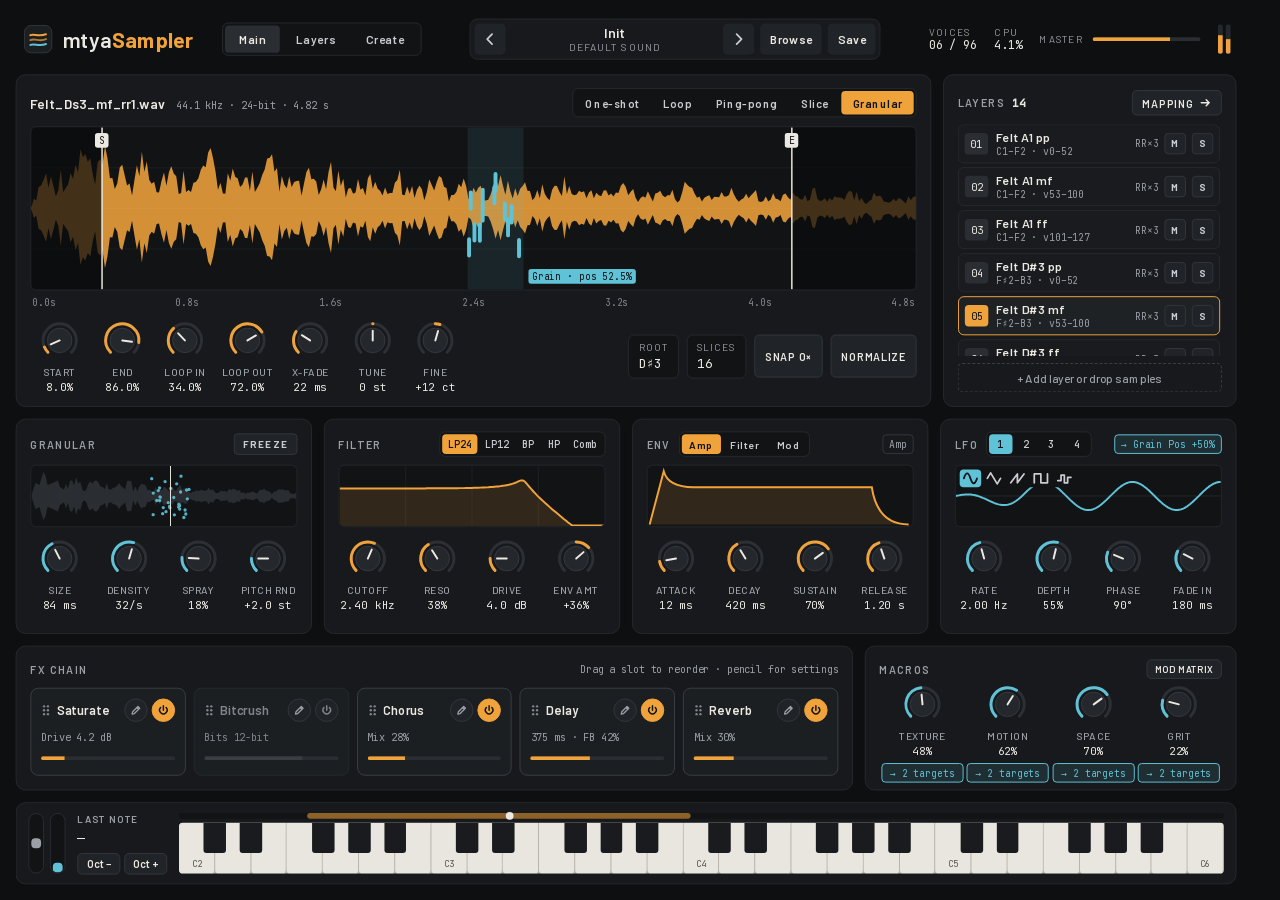
==== commit ee810655: "mtyaSampler branding, About box, GPL-3.0 licence, manual and screenshots - Header wordmark is one wo" ====
--- a/ui/index.html
+++ b/ui/index.html
@@ -13,8 +13,10 @@
 <!-- ===== HEADER (shared by both pages) ===== -->
 <header class="top">
   <div class="brand">
+    <button class="brand-btn" id="about-btn" aria-label="About mtyaSampler" title="About mtyaSampler">
     <svg width="30" height="30" viewBox="0 0 30 30" aria-hidden="true"><rect x="1" y="1" width="28" height="28" rx="7" fill="#1C1F22" stroke="#33373C"/><path d="M7 11 C11 9 15 13 23 10" fill="none" stroke="var(--acc)" stroke-width="2" stroke-linecap="round"/><path d="M7 16 C12 14 17 18 23 15" fill="none" stroke="var(--acc)" stroke-opacity=".7" stroke-width="2" stroke-linecap="round"/><path d="M7 21 C11 19 16 23 23 20" fill="none" stroke="var(--mod)" stroke-width="2" stroke-linecap="round"/></svg>
-    <div><span class="word">MTYA</span> <span class="sub">Sampler</span></div>
+    <span class="word">mtya<b>Sampler</b></span>
+    </button>
     <nav class="seg neutral nav" aria-label="Pages" id="nav">
       <button data-page="main" aria-pressed="true">Main</button>
       <button data-page="layers" aria-pressed="false">Layers</button>
--- a/ui/styles.css
+++ b/ui/styles.css
@@ -111,8 +111,10 @@
 /* ---------- header ---------- */
 .top { height: 48px; flex-shrink: 0; display: flex; align-items: center; justify-content: space-between; gap: 16px; padding: 0 6px; }
 .brand { display: flex; align-items: center; gap: 12px; }
-.brand .word { font-size: 22px; font-weight: 700; letter-spacing: .22em; }
-.brand .sub { font-size: 11px; letter-spacing: .16em; text-transform: uppercase; color: var(--muted); }
+.brand-btn { display: flex; align-items: center; gap: 10px; border: 0; background: transparent; padding: 2px 6px 2px 2px; border-radius: 8px; }
+.brand-btn:hover { background: #1C1F22; }
+.brand .word { font-size: 22px; font-weight: 600; letter-spacing: .01em; color: var(--text); }
+.brand .word b { font-weight: 700; color: var(--acc); }
 .nav { margin-left: 12px; }
 .nav button { height: 28px; padding: 0 14px; font-size: 12px; }
 .preset { display: flex; align-items: center; gap: 6px; background: var(--panel); border: 1px solid var(--line); border-radius: 8px; padding: 4px; width: 420px; }
@@ -447,3 +449,14 @@
 /* ---------- Create page: MIDI auto-sampling ---------- */
 .meta.wrap { white-space: normal; line-height: 1.4; }
 .check:has(input:disabled), .field input:disabled { opacity: .45; cursor: default; }
+
+/* ---------- About ---------- */
+.about-head { display: flex; align-items: center; gap: 14px; }
+.about-name { font-size: 28px; font-weight: 600; letter-spacing: .01em; }
+.about-name b { color: var(--acc); font-weight: 700; }
+.about-text { margin: 0; font-size: 13.5px; line-height: 1.5; color: var(--text-2); }
+.about-links { display: grid; grid-template-columns: 1fr 1fr; gap: 8px; }
+.about-link { display: flex; flex-direction: column; align-items: flex-start; gap: 3px; padding: 10px 12px; border-radius: 8px; border: 1px solid var(--line-2); background: var(--btn); text-align: left; }
+.about-link:hover { border-color: var(--acc); background: #24272B; }
+.about-link b { font-size: 13px; font-weight: 600; }
+.about-small { margin: 0; font-size: 11.5px; line-height: 1.5; color: var(--muted); }
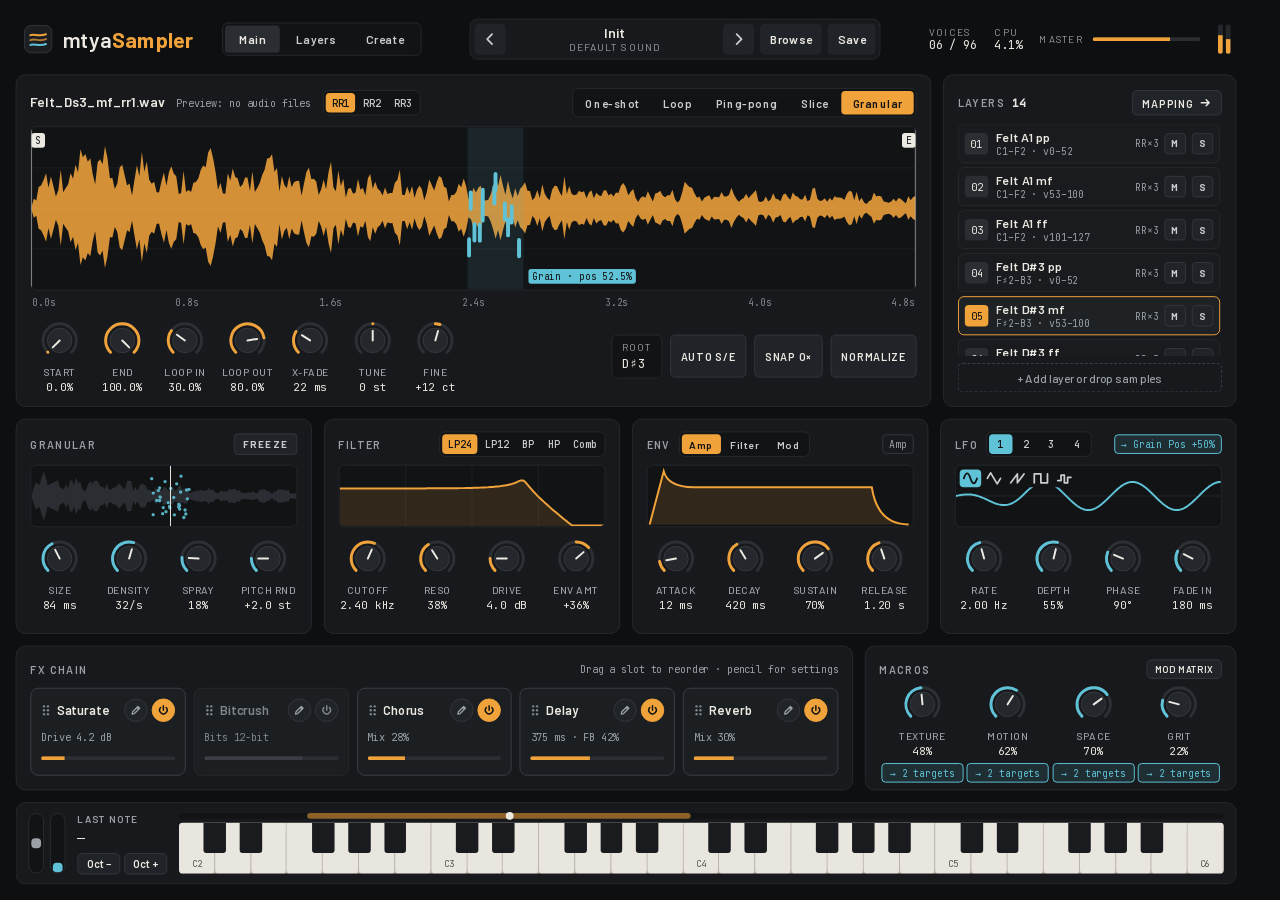
==== commit 8eef395f: "Per-sample start/end/loop points, auto-find, draggable markers, clean Init - Every sample (each roun" ====
--- a/ui/index.html
+++ b/ui/index.html
@@ -46,6 +46,7 @@
         <div class="ph-left" style="align-items:baseline;gap:12px">
           <h2 class="file" id="sel-file">—</h2>
           <span class="meta" id="sel-file-meta">44.1 kHz · 24-bit · 4.82 s</span>
+          <div class="seg mono rr-pick" role="group" aria-label="Round-robin variation to edit" id="rr-pick" hidden></div>
         </div>
         <div class="seg lg" role="group" aria-label="Playback mode" data-choice="play_mode"></div>
       </div>
@@ -69,11 +70,11 @@
       </div>
       <div class="ruler" aria-hidden="true" id="ruler"></div>
       <div class="editor-foot">
-        <div class="knobs tight" data-knobs="smp_start,smp_end,loop_start,loop_end,loop_xfade,tune,fine"></div>
+        <div class="knobs tight" id="editor-knobs" data-knobs="loop_xfade,tune,fine"></div>
         <div style="display:flex;gap:8px">
           <div class="statbox"><span>Root</span><span id="sel-root">C3</span></div>
-          <div class="statbox"><span>Slices</span><span>16</span></div>
-          <button class="btn" data-action="snapZero">Snap 0×</button>
+          <button class="btn" id="auto-points" data-keep-pop title="Find start and end from the sound level">Auto S/E</button>
+          <button class="btn" data-action="snapZero" title="Move this sample's points to zero crossings">Snap 0×</button>
           <button class="btn" data-action="normalize">Normalize</button>
         </div>
       </div>
@@ -310,8 +311,9 @@
           </div>
           <div class="checks">
             <label class="check"><input type="checkbox" data-key="monitor"> Hear the input</label>
-            <label class="check"><input type="checkbox" data-key="replace"> Replace current instrument</label>
-          </div>
+
+          </div>
+          <div class="field"><label id="c-from-l">Start from</label><div class="seg fill" role="group" aria-labelledby="c-from-l" data-seg="startFrom"></div></div>
           <div class="field"><label for="c-folder">Save samples to</label><div class="folder"><input id="c-folder" data-key="folder" data-kind="text" spellcheck="false"><button type="button" class="btn" id="choose-folder">Choose…</button></div></div>
         </div>
       </fieldset>
--- a/ui/styles.css
+++ b/ui/styles.css
@@ -460,3 +460,10 @@
 .about-link:hover { border-color: var(--acc); background: #24272B; }
 .about-link b { font-size: 13px; font-weight: 600; }
 .about-small { margin: 0; font-size: 11.5px; line-height: 1.5; color: var(--muted); }
+
+/* ---------- per-sample points ---------- */
+.rr-pick button { padding: 0 6px; }
+.wave { touch-action: none; }
+.auto-thr { display: grid; grid-template-columns: auto 1fr 54px; align-items: center; gap: 10px; }
+.auto-thr .mono { font-size: 12px; text-align: right; }
+.auto-thr input[type="range"]::-webkit-slider-runnable-track { background: linear-gradient(90deg, var(--mod) var(--a), #2A2D31 var(--a)); }
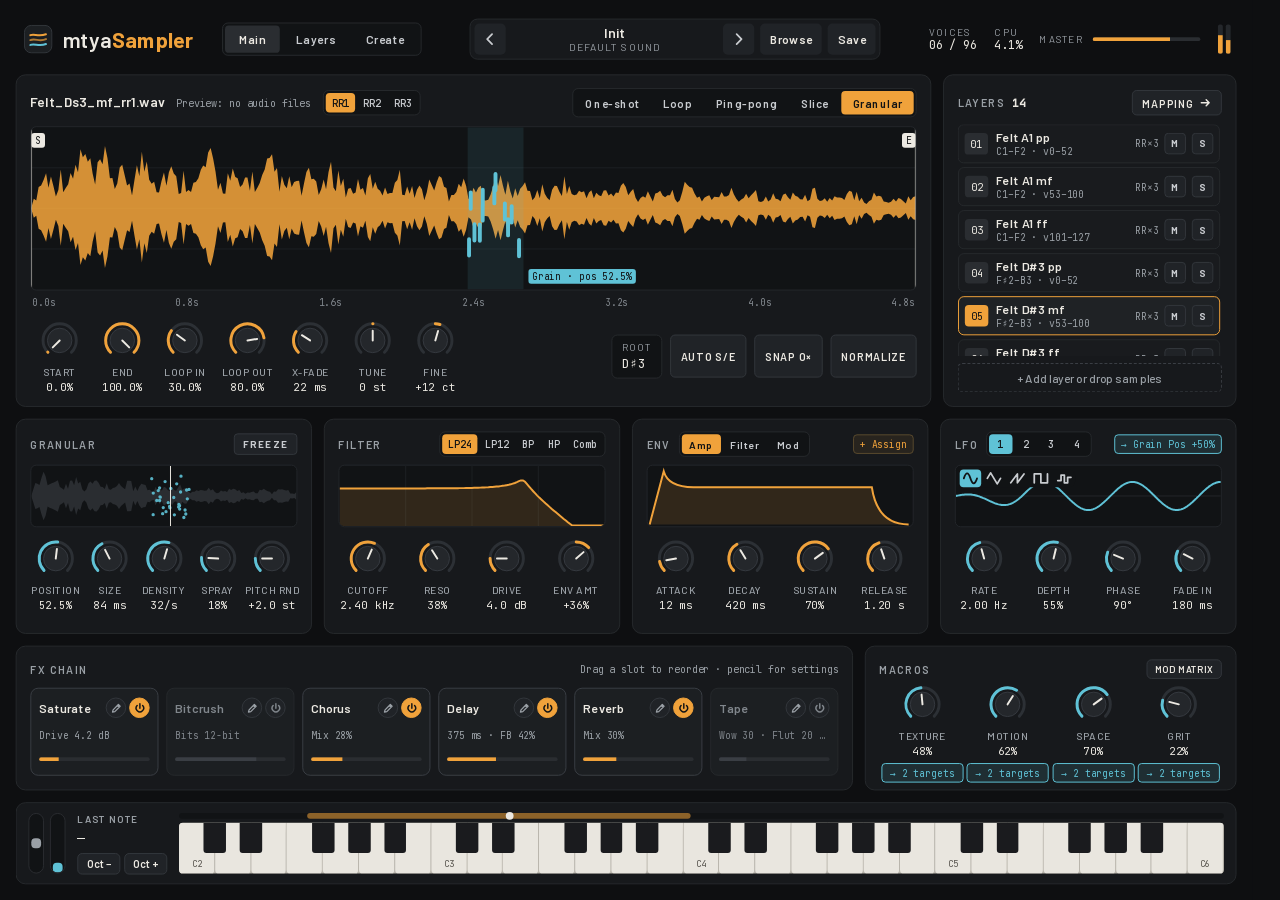
==== commit fcf492dd: "Playhead, tape effect, modulate any knob, grain position, Env 1 source - The waveform shows a moving" ====
--- a/ui/index.html
+++ b/ui/index.html
@@ -63,6 +63,7 @@
           <path id="w-looplines" stroke="var(--acc)" stroke-width="1.5" vector-effect="non-scaling-stroke"/>
           <path id="w-se" stroke="#ECE9E2" stroke-width="1.5" vector-effect="non-scaling-stroke"/>
           <line id="w-play" y1="0" y2="200" stroke="#fff" vector-effect="non-scaling-stroke" opacity="0"/>
+          <path id="w-heads" stroke="#fff" stroke-width="1.5" stroke-opacity=".9" vector-effect="non-scaling-stroke"/>
         </svg>
         <span class="marker se" id="m-s">S</span><span class="marker se" id="m-e">E</span>
         <span class="marker lp" id="m-l1">L</span><span class="marker lp" id="m-l2">L</span>
@@ -94,7 +95,7 @@
     <section class="panel" aria-label="Granular engine">
       <div class="ph"><h2 class="h">Granular</h2><button class="toggle" data-toggle="grn_freeze">Freeze</button></div>
       <div class="well disp"><svg viewBox="0 0 260 64" preserveAspectRatio="none" role="img" aria-label="Grain cloud"><path id="g-wave" fill="#2A2D31"/><path id="g-cloud" stroke="var(--mod)" stroke-linecap="round" vector-effect="non-scaling-stroke"/><line id="g-pos" y1="0" y2="64" stroke="#ECE9E2" vector-effect="non-scaling-stroke"/></svg></div>
-      <div class="knobs" data-knobs="grn_size,grn_density,grn_spray,grn_pitchrnd" data-color="mod"></div>
+      <div class="knobs five" data-knobs="grn_pos,grn_size,grn_density,grn_spray,grn_pitchrnd" data-color="mod"></div>
     </section>
 
     <section class="panel" aria-label="Filter">
--- a/ui/styles.css
+++ b/ui/styles.css
@@ -90,6 +90,7 @@
 .knobs { display: flex; justify-content: space-between; }
 .knobs.tight { justify-content: flex-start; gap: 4px; }
 .knobs.around { justify-content: space-around; }
+.knobs.five .knob { width: 52px; }
 .knob { width: 60px; display: flex; flex-direction: column; align-items: center; gap: 3px; --kc: var(--acc); }
 .knob.mod { --kc: var(--mod); }
 .knob-dial { width: 44px; height: 44px; border-radius: 50%; cursor: ns-resize; touch-action: none; }
@@ -170,7 +171,7 @@
 
 .row3 { height: 148px; flex-shrink: 0; display: flex; gap: 12px; }
 .fx { flex: 1; }
-.fxgrid { flex: 1; display: grid; grid-template-columns: repeat(5, minmax(0, 1fr)); gap: 8px; }
+.fxgrid { flex: 1; display: grid; grid-template-columns: repeat(6, minmax(0, 1fr)); gap: 8px; }
 .fxslot { border-radius: 8px; border: 1px solid #3A3E44; background: var(--panel-2); padding: 10px; display: flex; flex-direction: column; justify-content: space-between; gap: 6px; }
 .fxslot .top-line { display: flex; align-items: center; justify-content: space-between; }
 .fxslot b { font-size: 13px; font-weight: 600; }
@@ -467,3 +468,12 @@
 .auto-thr { display: grid; grid-template-columns: auto 1fr 54px; align-items: center; gap: 10px; }
 .auto-thr .mono { font-size: 12px; text-align: right; }
 .auto-thr input[type="range"]::-webkit-slider-runnable-track { background: linear-gradient(90deg, var(--mod) var(--a), #2A2D31 var(--a)); }
+
+/* Six FX slots: the whole slot is the drag handle, so the grip icon is hidden to leave room for the name */
+.fxslot { padding: 9px 8px; }
+.fxslot .grip { display: none; }
+.fxslot .top-line { gap: 4px; }
+.fxslot .top-line b { font-size: 12.5px; }
+.fx-btns { gap: 3px; }
+.fx-btns .icon-btn, .fxslot .power { width: 21px; height: 21px; }
+.fxslot .meta { font-size: 10px; overflow: hidden; text-overflow: ellipsis; }
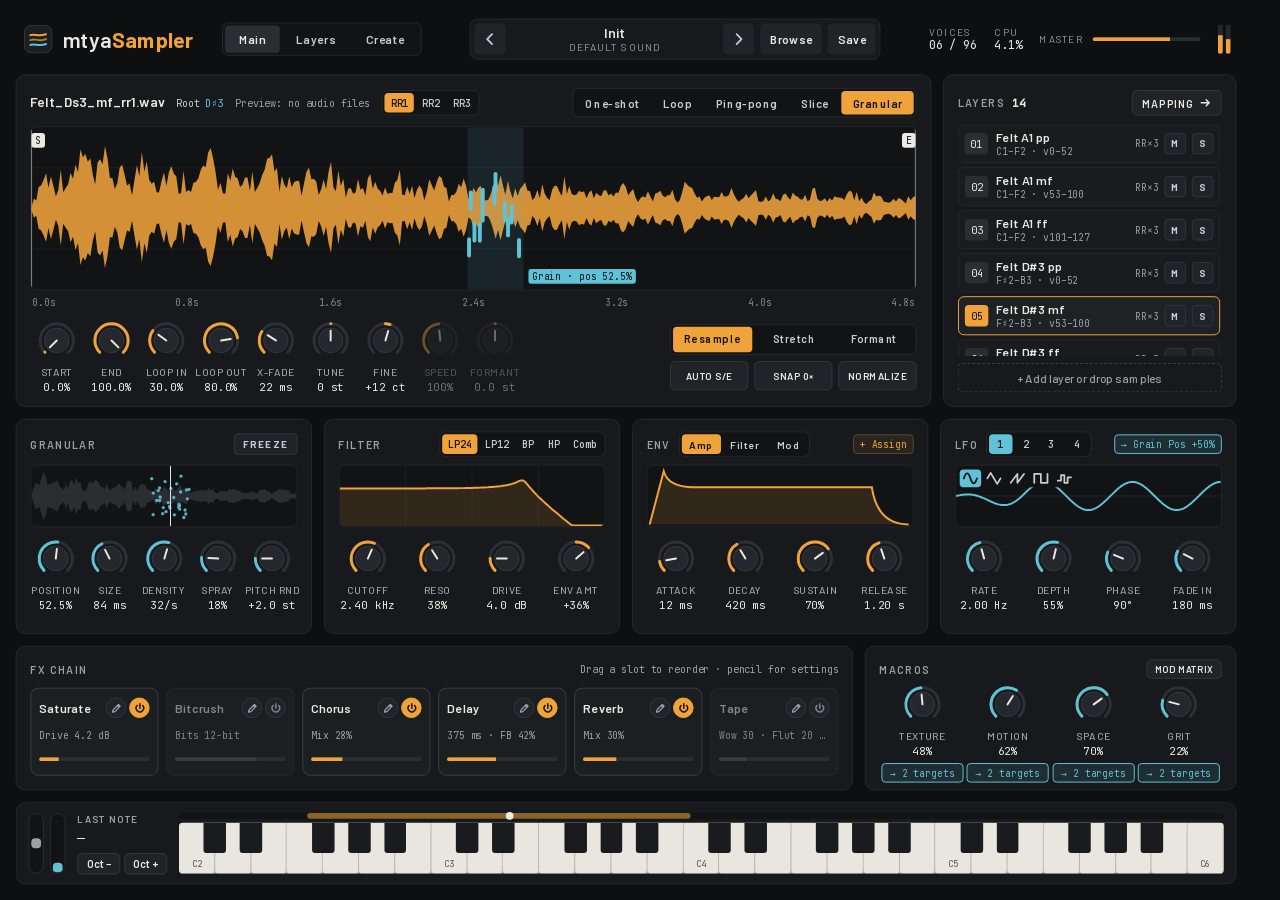
==== commit 1389048f: "Pitch/time/formant engines; keyboard selects the played layer - New Stretch switch (stretch_mode) wi" ====
--- a/ui/index.html
+++ b/ui/index.html
@@ -45,6 +45,7 @@
       <div class="ph" style="height:28px">
         <div class="ph-left" style="align-items:baseline;gap:12px">
           <h2 class="file" id="sel-file">—</h2>
+          <span class="meta root-tag">Root <span id="sel-root">C3</span></span>
           <span class="meta" id="sel-file-meta">44.1 kHz · 24-bit · 4.82 s</span>
           <div class="seg mono rr-pick" role="group" aria-label="Round-robin variation to edit" id="rr-pick" hidden></div>
         </div>
@@ -71,12 +72,15 @@
       </div>
       <div class="ruler" aria-hidden="true" id="ruler"></div>
       <div class="editor-foot">
-        <div class="knobs tight" id="editor-knobs" data-knobs="loop_xfade,tune,fine"></div>
-        <div style="display:flex;gap:8px">
-          <div class="statbox"><span>Root</span><span id="sel-root">C3</span></div>
-          <button class="btn" id="auto-points" data-keep-pop title="Find start and end from the sound level">Auto S/E</button>
-          <button class="btn" data-action="snapZero" title="Move this sample's points to zero crossings">Snap 0×</button>
-          <button class="btn" data-action="normalize">Normalize</button>
+        <div class="knobs tight" id="editor-knobs" data-knobs="loop_xfade,tune,fine,time_speed,formant"></div>
+        <div class="editor-tools">
+          <div class="seg fill" role="group" aria-label="Pitch and time engine" data-choice="stretch_mode" id="stretch-seg"
+               title="Resample: pitch and speed together · Stretch: pitch and speed independent · Formant: pitch without changing the voice's character"></div>
+          <div class="tool-row">
+            <button class="btn" id="auto-points" data-keep-pop title="Find start and end from the sound level">Auto S/E</button>
+            <button class="btn" data-action="snapZero" title="Move this sample's points to zero crossings">Snap 0×</button>
+            <button class="btn" data-action="normalize" title="Turn this layer up to 0 dB (files unchanged)">Normalize</button>
+          </div>
         </div>
       </div>
     </section>
--- a/ui/styles.css
+++ b/ui/styles.css
@@ -148,7 +148,16 @@
 .statbox { background: var(--well); border: 1px solid var(--line); border-radius: 6px; padding: 6px 10px; display: flex; flex-direction: column; gap: 2px; min-width: 52px; }
 .statbox span:first-child { font-size: 10px; letter-spacing: .12em; text-transform: uppercase; color: var(--muted); }
 .statbox span:last-child { font-family: var(--mono); font-size: 13px; }
-.editor-foot .btn { height: 44px; }
+.editor-foot { gap: 12px; }
+.editor-foot .knobs.tight { gap: 2px; }
+.editor-foot .knobs.tight .knob { width: 54px; }
+.editor-tools { display: flex; flex-direction: column; gap: 6px; width: 252px; flex-shrink: 0; }
+.editor-tools .seg button { height: 26px; font-size: 11px; }
+.tool-row { display: grid; grid-template-columns: repeat(3, minmax(0, 1fr)); gap: 6px; }
+.tool-row .btn { height: 30px; padding: 0 4px; font-size: 10px; letter-spacing: .06em; }
+.root-tag { color: var(--text-2); }
+.root-tag span { color: var(--mod); }
+.knob.dim { opacity: .4; }
 
 .minilayers { width: 300px; flex-shrink: 0; gap: 8px; }
 .minilayers .ph { height: 28px; }
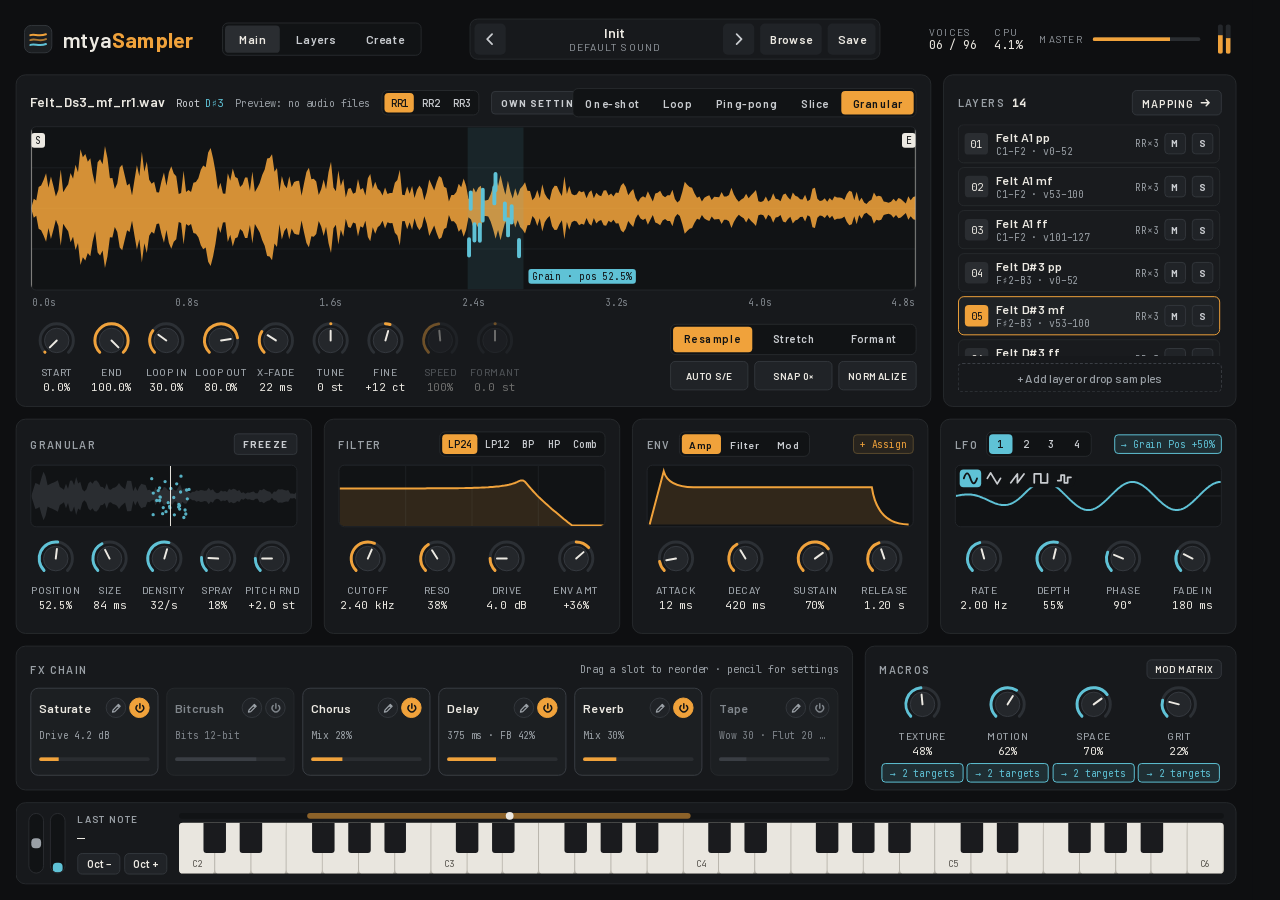
==== commit 2d83d7de: "Per-layer sample engine settings ("Own settings") - A layer can have its own playback mode, pitch/ti" ====
--- a/ui/index.html
+++ b/ui/index.html
@@ -48,6 +48,8 @@
           <span class="meta root-tag">Root <span id="sel-root">C3</span></span>
           <span class="meta" id="sel-file-meta">44.1 kHz · 24-bit · 4.82 s</span>
           <div class="seg mono rr-pick" role="group" aria-label="Round-robin variation to edit" id="rr-pick" hidden></div>
+          <button class="toggle own-toggle" id="own-engine" aria-pressed="false"
+                  title="Off: this layer follows the instrument's sample and granular knobs. On: it has its own (playback mode, engine, speed, formant, tune, X-fade, grain settings).">Own settings</button>
         </div>
         <div class="seg lg" role="group" aria-label="Playback mode" data-choice="play_mode"></div>
       </div>
--- a/ui/styles.css
+++ b/ui/styles.css
@@ -486,3 +486,7 @@
 .fx-btns { gap: 3px; }
 .fx-btns .icon-btn, .fxslot .power { width: 21px; height: 21px; }
 .fxslot .meta { font-size: 10px; overflow: hidden; text-overflow: ellipsis; }
+
+/* ---------- per-layer engine settings ---------- */
+.own-toggle { height: 24px; flex-shrink: 0; }
+.own-badge { font-family: var(--mono); font-size: 9px; color: var(--mod); border: 1px solid var(--mod); border-radius: 3px; padding: 0 3px; }
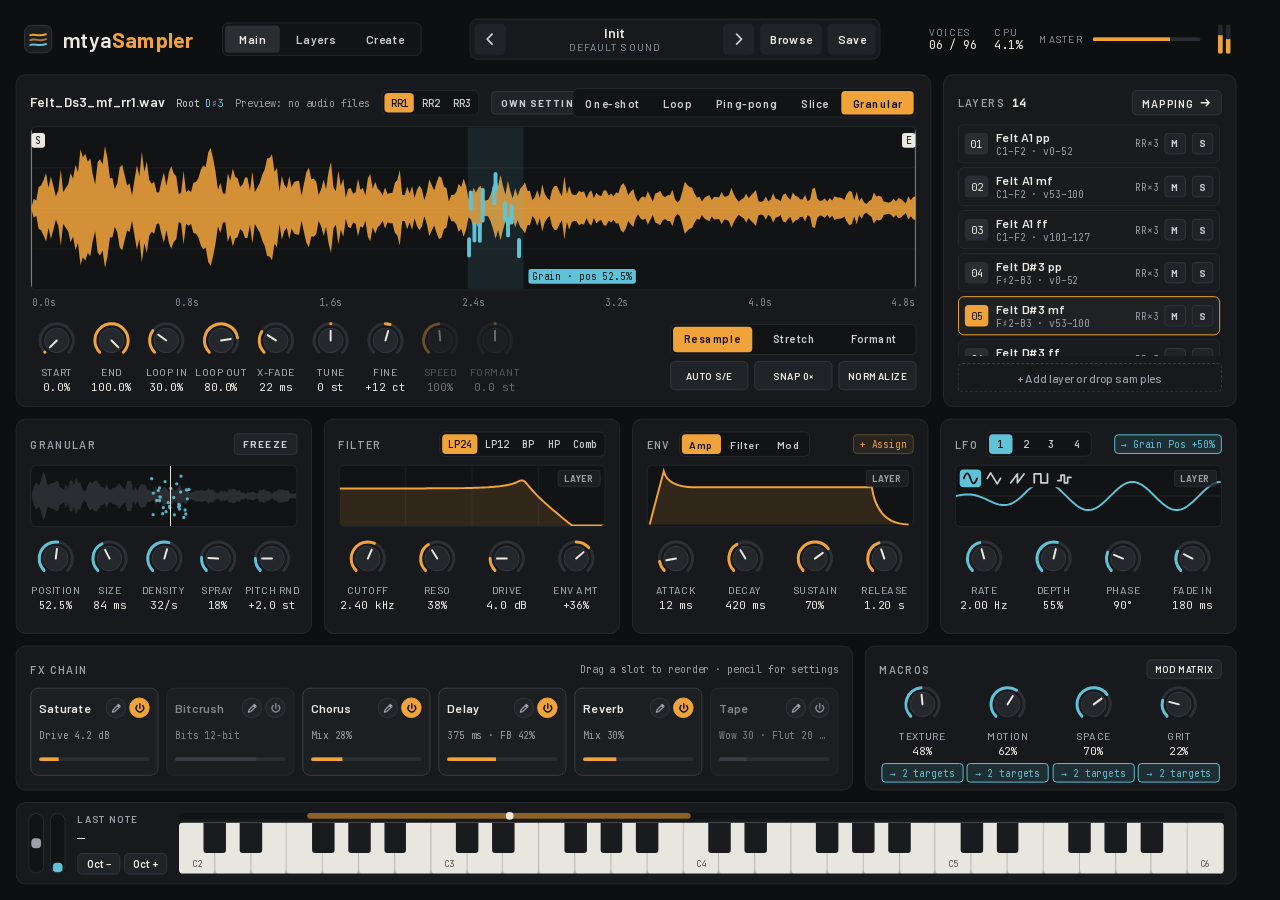
==== commit c6e1ab0e: "Per-layer filter, envelopes and LFOs; common sources; per-layer routes - A layer can have its own fi" ====
--- a/ui/index.html
+++ b/ui/index.html
@@ -48,7 +48,7 @@
           <span class="meta root-tag">Root <span id="sel-root">C3</span></span>
           <span class="meta" id="sel-file-meta">44.1 kHz · 24-bit · 4.82 s</span>
           <div class="seg mono rr-pick" role="group" aria-label="Round-robin variation to edit" id="rr-pick" hidden></div>
-          <button class="toggle own-toggle" id="own-engine" aria-pressed="false"
+          <button class="toggle own-toggle" id="own-engine" data-own="engine" aria-pressed="false"
                   title="Off: this layer follows the instrument's sample and granular knobs. On: it has its own (playback mode, engine, speed, formant, tune, X-fade, grain settings).">Own settings</button>
         </div>
         <div class="seg lg" role="group" aria-label="Playback mode" data-choice="play_mode"></div>
@@ -106,7 +106,7 @@
 
     <section class="panel" aria-label="Filter">
       <div class="ph"><h2 class="h">Filter</h2><div class="seg mono" role="group" aria-label="Filter type" data-choice="flt_type"></div></div>
-      <div class="well disp"><svg viewBox="0 0 260 64" preserveAspectRatio="none" role="img" aria-label="Filter response"><path d="M65 0 V64 M130 0 V64 M195 0 V64" stroke="#1E2124" vector-effect="non-scaling-stroke"/><path id="f-fill" fill="var(--acc)" fill-opacity=".14"/><path id="f-curve" fill="none" stroke="var(--acc)" stroke-width="2" vector-effect="non-scaling-stroke"/></svg></div>
+      <div class="well disp"><button class="toggle own-mini" data-own="filter" aria-pressed="false" title="Off: this layer uses the instrument's filter. On: it has its own.">Layer</button><svg viewBox="0 0 260 64" preserveAspectRatio="none" role="img" aria-label="Filter response"><path d="M65 0 V64 M130 0 V64 M195 0 V64" stroke="#1E2124" vector-effect="non-scaling-stroke"/><path id="f-fill" fill="var(--acc)" fill-opacity=".14"/><path id="f-curve" fill="none" stroke="var(--acc)" stroke-width="2" vector-effect="non-scaling-stroke"/></svg></div>
       <div class="knobs" data-knobs="flt_cutoff,flt_reso,flt_drive,flt_envamt"></div>
     </section>
 
@@ -121,7 +121,7 @@
         </div>
         <button class="modtag acc" id="env-tag" data-keep-pop>Amp</button>
       </div>
-      <div class="well disp"><svg viewBox="0 0 260 64" preserveAspectRatio="none" role="img" aria-label="Envelope shape"><path id="e-fill" fill-opacity=".14"/><path id="e-curve" fill="none" stroke-width="2" vector-effect="non-scaling-stroke"/></svg></div>
+      <div class="well disp"><button class="toggle own-mini" data-own="envs" aria-pressed="false" title="Off: this layer uses the instrument's envelopes. On: it has its own Env 1–3.">Layer</button><svg viewBox="0 0 260 64" preserveAspectRatio="none" role="img" aria-label="Envelope shape"><path id="e-fill" fill-opacity=".14"/><path id="e-curve" fill="none" stroke-width="2" vector-effect="non-scaling-stroke"/></svg></div>
       <div class="knobs" data-knobs="env1_attack,env1_decay,env1_sustain,env1_release" data-group="env1"></div>
       <div class="knobs" data-knobs="env2_attack,env2_decay,env2_sustain,env2_release" data-group="env2" hidden></div>
       <div class="knobs" data-knobs="env3_attack,env3_decay,env3_sustain,env3_release" data-group="env3" data-color="mod" hidden></div>
@@ -140,6 +140,7 @@
         <button class="modtag" id="lfo-dest" data-keep-pop>→ Grain Pos</button>
       </div>
       <div class="well disp">
+        <button class="toggle own-mini" data-own="lfos" aria-pressed="false" title="Off: this layer uses the instrument's LFOs. On: it has its own LFO 1–4 (the instrument's stay available as Common LFOs).">Layer</button>
         <svg viewBox="0 0 260 64" preserveAspectRatio="none" role="img" aria-label="LFO waveform"><line x1="0" y1="32" x2="260" y2="32" stroke="#23262A" vector-effect="non-scaling-stroke"/><path id="l-curve" fill="none" stroke="var(--mod)" stroke-width="2" stroke-linejoin="round" vector-effect="non-scaling-stroke"/></svg>
         <div class="seg mod shape-overlay" role="group" aria-label="LFO 1 shape" data-choice="lfo1_shape" data-icons="lfo" data-group="lfo1"></div>
         <div class="seg mod shape-overlay" role="group" aria-label="LFO 2 shape" data-choice="lfo2_shape" data-icons="lfo" data-group="lfo2" hidden></div>
--- a/ui/styles.css
+++ b/ui/styles.css
@@ -490,3 +490,13 @@
 /* ---------- per-layer engine settings ---------- */
 .own-toggle { height: 24px; flex-shrink: 0; }
 .own-badge { font-family: var(--mono); font-size: 9px; color: var(--mod); border: 1px solid var(--mod); border-radius: 3px; padding: 0 3px; }
+.own-mini { position: absolute; top: 4px; right: 4px; z-index: 2; height: 18px; padding: 0 6px; font-size: 9px; letter-spacing: .1em; }
+.own-mini[aria-pressed="false"] { opacity: .75; }
+
+/* route popovers: All layers / This layer */
+.route-sec { display: flex; flex-direction: column; gap: 6px; padding-bottom: 8px; }
+.route-sec + .route-sec { border-top: 1px solid var(--line); padding-top: 8px; }
+.route-sec-head { display: flex; align-items: baseline; justify-content: space-between; gap: 8px; }
+.route-sec-head b { font-size: 11px; letter-spacing: .08em; text-transform: uppercase; color: var(--text-2); }
+.route-sec-head .meta { white-space: normal; text-align: right; }
+.add-route { align-self: flex-start; }
